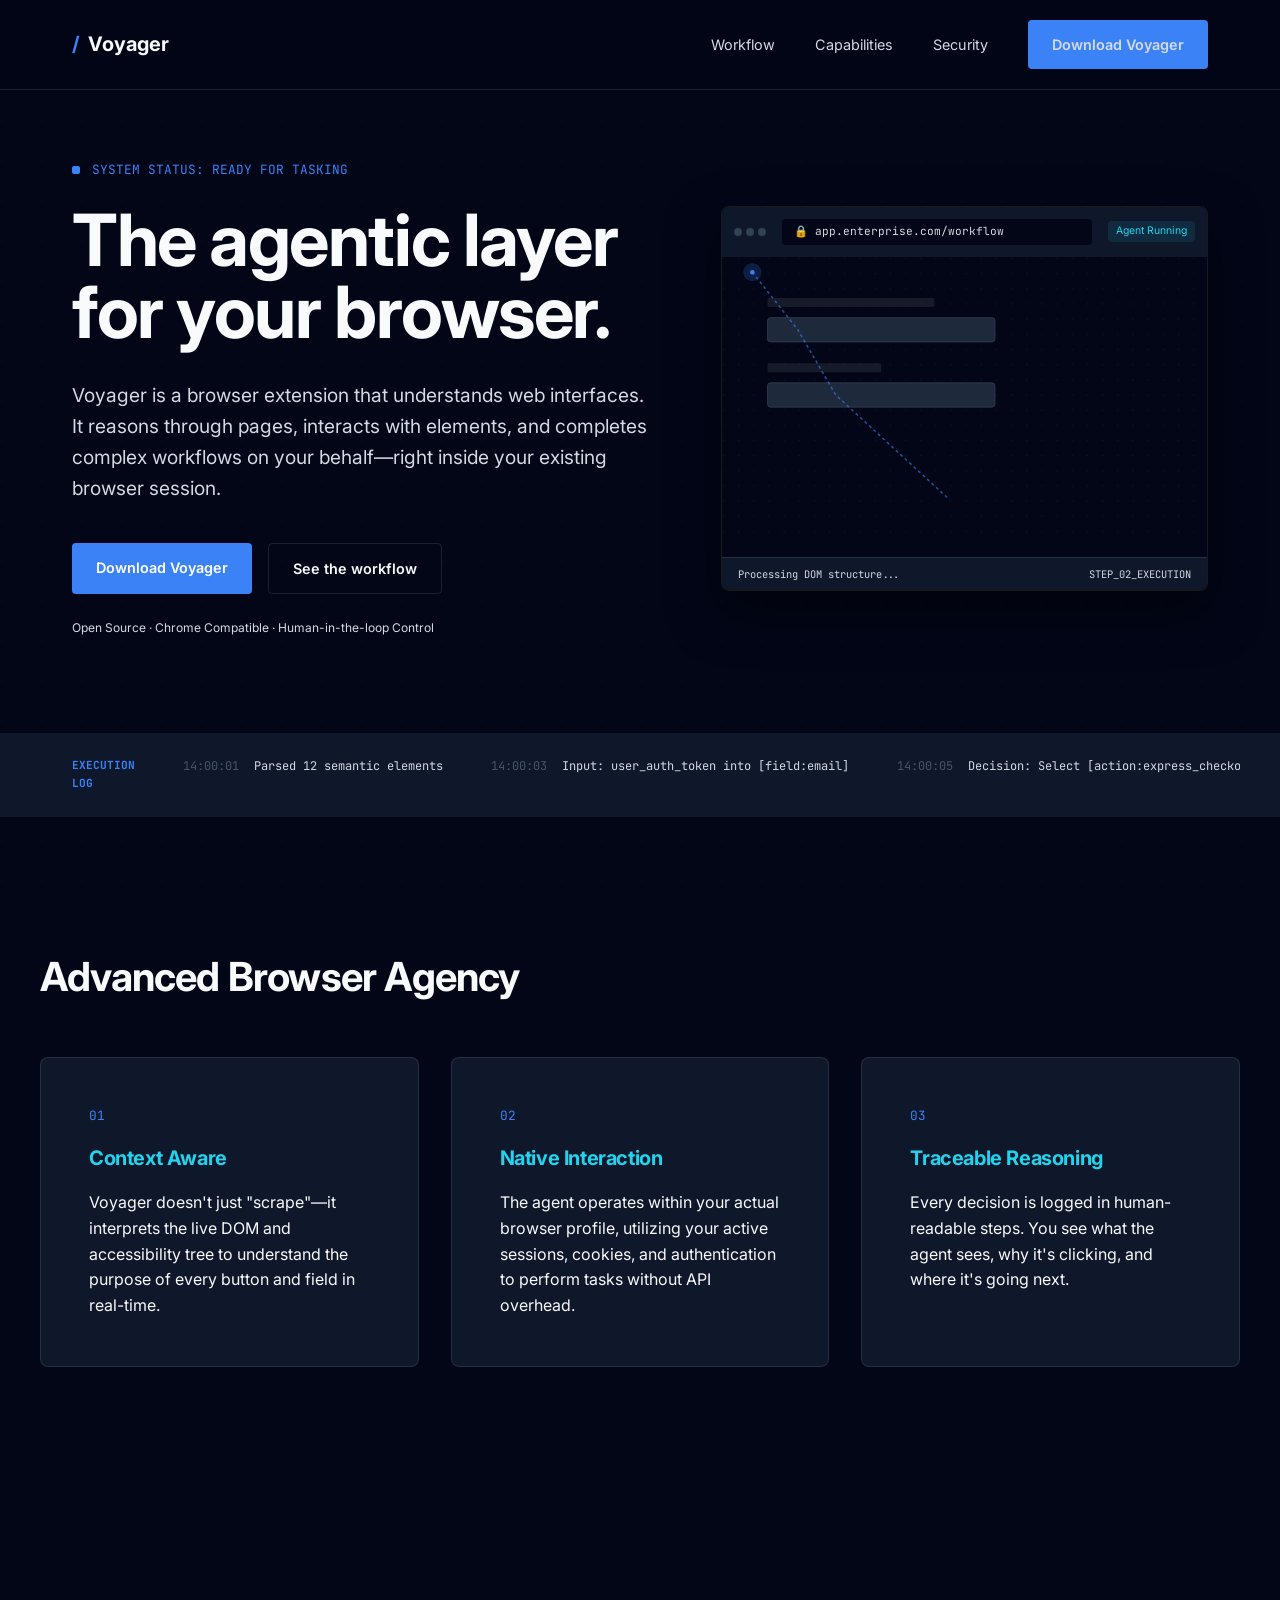
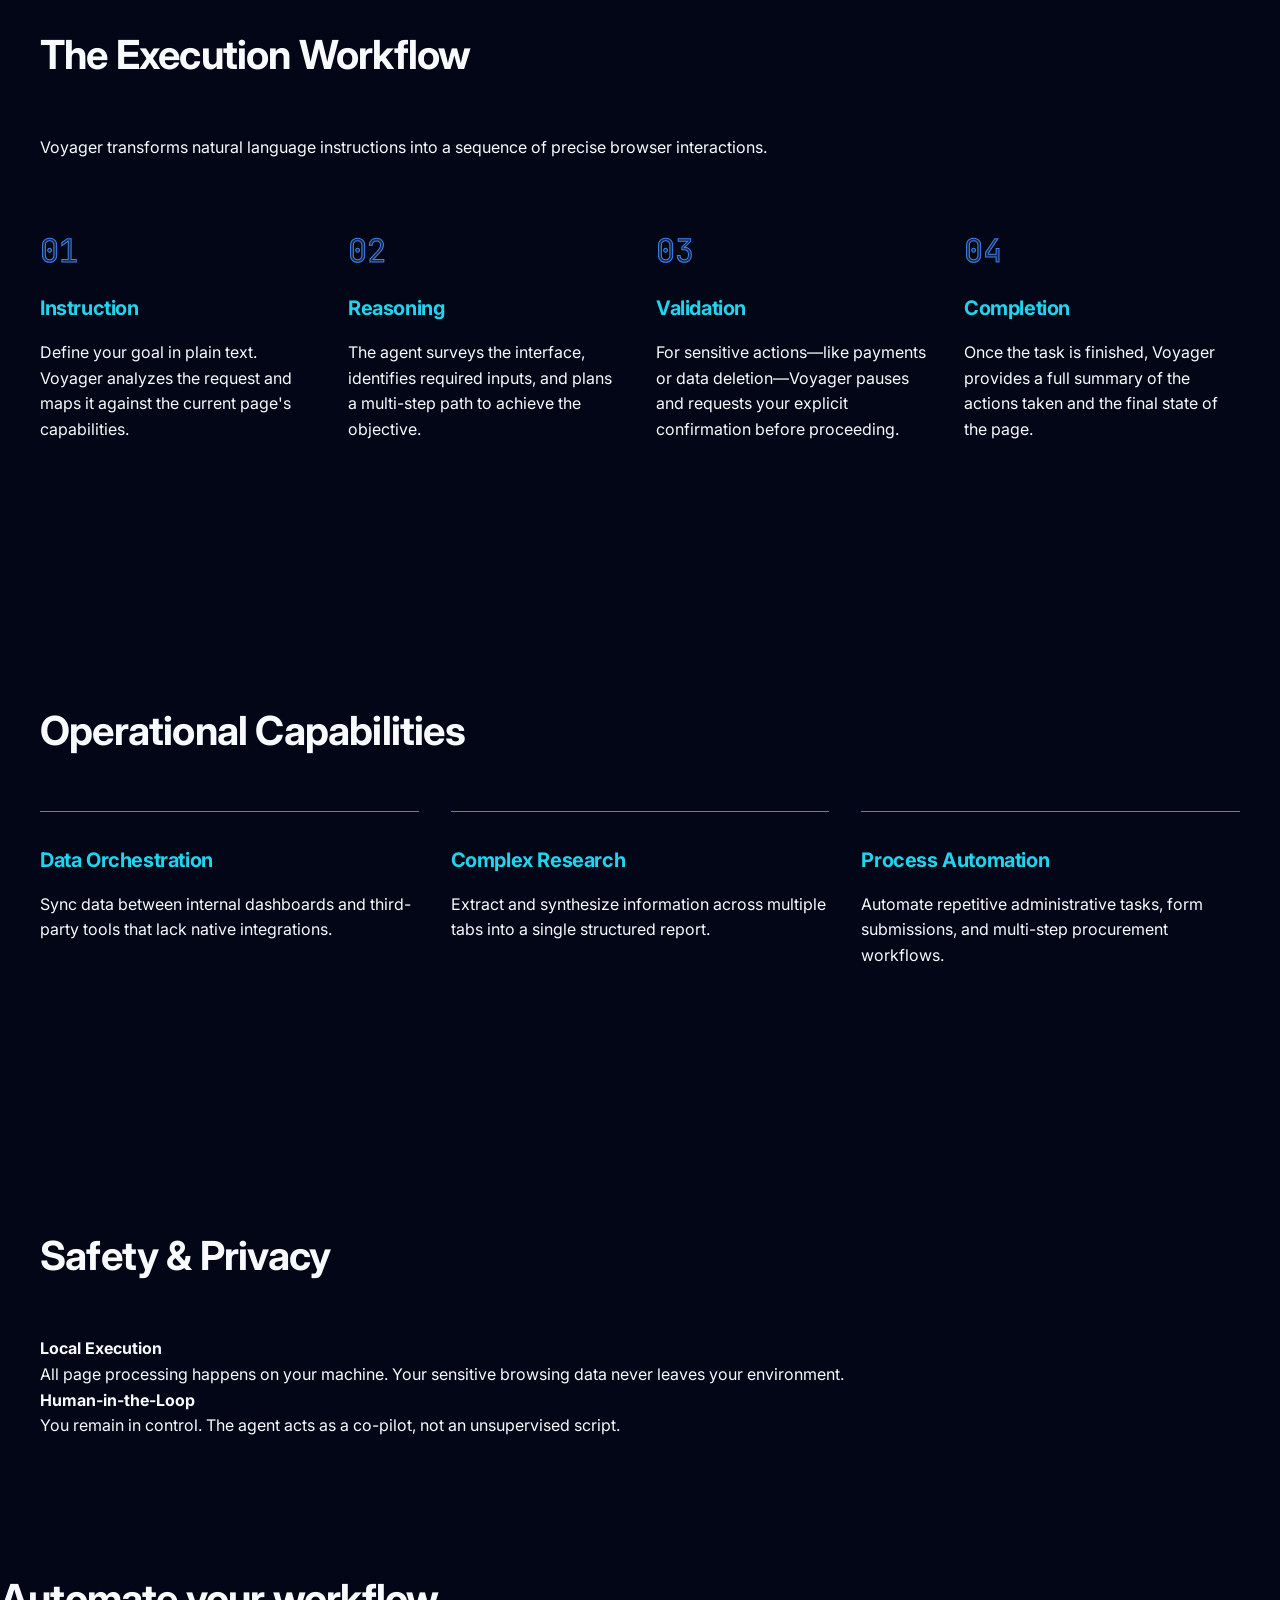
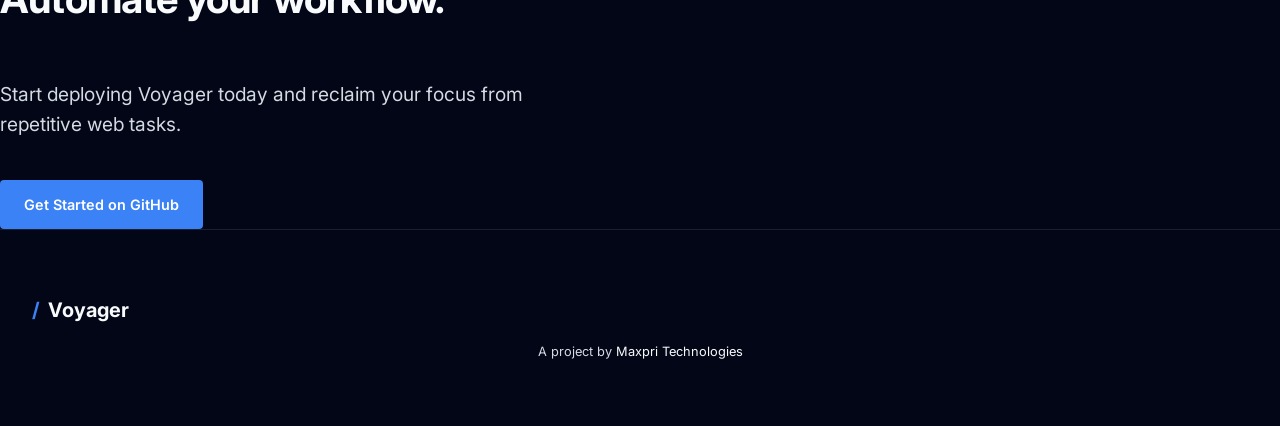
==== index.html @ e1bb4f98 "oh" ====
<!DOCTYPE html>
<html lang="en">
<head>
<meta charset="UTF-8">
<meta name="viewport" content="width=device-width, initial-scale=1.0">
<title>Voyager — Intelligent Browser Agent</title>
<meta name="description" content="Voyager is an AI-powered browser agent that automates repetitive web tasks in your real browser.">
<link rel="preconnect" href="https://fonts.googleapis.com">
<link rel="preconnect" href="https://fonts.gstatic.com" crossorigin>
<link href="https://fonts.googleapis.com/css2?family=Inter:wght@400;500;600;700&family=JetBrains+Mono:wght@400;500&display=swap" rel="stylesheet">
<link rel="stylesheet" href="style.css">
</head>
<body>

<div class="digital-grid" aria-hidden="true"></div>

<header class="nav">
  <div class="nav-inner">
    <a class="brand" href="#top">
      <span class="brand-mark">/</span>
      <span class="brand-word">Voyager</span>
    </a>
    <nav class="nav-links">
      <a href="#how">Workflow</a>
      <a href="#uses">Capabilities</a>
      <a href="#trust">Security</a>
      <a class="btn btn-primary" href="https://github.com/Maxpri-Technologies/Agentic-Browser" target="_blank" rel="noopener">Download Voyager</a>
    </nav>
  </div>
</header>

<main id="top">

  <!-- HERO -->
  <section class="hero">
    <div class="hero-copy">
      <p class="eyebrow"><span class="eyebrow-dot"></span> System Status: Ready for Tasking</p>
      <h1>The agentic layer<br>for your browser.</h1>
      <p class="lede">Voyager is a browser extension that understands web interfaces. It reasons through pages, interacts with elements, and completes complex workflows on your behalf—right inside your existing browser session.</p>
      <div class="hero-actions">
        <a class="btn btn-primary" href="https://github.com/Maxpri-Technologies/Agentic-Browser" target="_blank" rel="noopener">Download Voyager</a>
        <a class="btn btn-ghost" href="#how">See the workflow</a>
      </div>
      <p class="hero-note">Open Source · Chrome Compatible · Human-in-the-loop Control</p>
    </div>

    <div class="hero-stage" aria-hidden="true">
      <div class="browser-mock" id="browserMock">
        <div class="browser-bar">
          <div class="browser-dots"><span></span><span></span><span></span></div>
          <div class="browser-address">
            <span class="lock">🔒</span>
            <span id="addressText">app.enterprise.com/workflow</span>
          </div>
          <div class="browser-badge" id="voyagerBadge">Agent Running</div>
        </div>
        <div class="browser-viewport">
          <svg id="routeSvg" viewBox="0 0 640 380" preserveAspectRatio="none">
            <defs>
              <pattern id="dotPattern" width="20" height="20" patternUnits="userSpaceOnUse">
                <circle cx="2" cy="2" r="1" fill="rgba(255,255,255,0.05)"/>
              </pattern>
            </defs>
            <rect width="640" height="380" fill="url(#dotPattern)"/>

            <!-- Task Elements -->
            <g class="mock-field" data-step="0">
              <rect x="60" y="54" width="220" height="12" rx="2" fill="rgba(255,255,255,0.08)"/>
              <rect x="60" y="80" width="300" height="32" rx="4" fill="#1e293b" stroke="#334155" stroke-width="1"/>
            </g>

            <g class="mock-field" data-step="1">
              <rect x="60" y="140" width="150" height="12" rx="2" fill="rgba(255,255,255,0.08)"/>
              <rect x="60" y="166" width="300" height="32" rx="4" fill="#1e293b" stroke="#334155" stroke-width="1"/>
            </g>

            <!-- Execution Path -->
            <path id="routePath" d="M 40 20 L 100 96 L 150 182 L 300 320"
                  fill="none" stroke="#3b82f6" stroke-width="2" stroke-dasharray="4 4" opacity="0.6"/>

            <!-- The cursor/ agent focus -->
            <g id="cursor" transform="translate(40,20)">
              <circle r="12" fill="rgba(59, 130, 246, 0.2)"/>
              <circle r="3" fill="#3b82f6"/>
            </g>
          </svg>
        </div>
        <div class="browser-status">
          <span id="statusText">Processing DOM structure...</span>
          <span class="status-id">STEP_02_EXECUTION</span>
        </div>
      </div>
    </div>
  </section>

  <!-- ACTIVITY LOG -->
  <section class="log-strip">
    <div class="log-inner">
      <p class="log-title">Execution Log</p>
      <div class="log-line"><span class="log-time">14:00:01</span> Parsed 12 semantic elements</div>
      <div class="log-line"><span class="log-time">14:00:03</span> Input: user_auth_token into [field:email]</div>
      <div class="log-line"><span class="log-time">14:00:05</span> Decision: Select [action:express_checkout]</div>
      <div class="log-line"><span class="log-time">14:00:07</span> Awaiting user verification for [action:submit]</div>
    </div>
  </section>

  <!-- FEATURES -->
  <section class="section" id="what">
    <div class="section-inner">
      <h2>Advanced Browser Agency</h2>
      <div class="grid-3">
        <div class="card">
          <div class="card-icon">01</div>
          <h3>Context Aware</h3>
          <p>Voyager doesn't just "scrape"—it interprets the live DOM and accessibility tree to understand the purpose of every button and field in real-time.</p>
        </div>
        <div class="card">
          <div class="card-icon">02</div>
          <h3>Native Interaction</h3>
          <p>The agent operates within your actual browser profile, utilizing your active sessions, cookies, and authentication to perform tasks without API overhead.</p>
        </div>
        <div class="card">
          <div class="card-icon">03</div>
          <h3>Traceable Reasoning</h3>
          <p>Every decision is logged in human-readable steps. You see what the agent sees, why it's clicking, and where it's going next.</p>
        </div>
      </div>
    </div>
  </section>

  <!-- WORKFLOW -->
  <section class="section" id="how">
    <div class="section-inner">
      <h2>The Execution Workflow</h2>
      <p class="section-lede">Voyager transforms natural language instructions into a sequence of precise browser interactions.</p>

      <div class="workflow-steps">
        <div class="step">
          <div class="step-num">01</div>
          <div class="step-content">
            <h3>Instruction</h3>
            <p>Define your goal in plain text. Voyager analyzes the request and maps it against the current page's capabilities.</p>
          </div>
        </div>
        <div class="step">
          <div class="step-num">02</div>
          <div class="step-content">
            <h3>Reasoning</h3>
            <p>The agent surveys the interface, identifies required inputs, and plans a multi-step path to achieve the objective.</p>
          </div>
        </div>
        <div class="step">
          <div class="step-num">03</div>
          <div class="step-content">
            <h3>Validation</h3>
            <p>For sensitive actions—like payments or data deletion—Voyager pauses and requests your explicit confirmation before proceeding.</p>
          </div>
        </div>
        <div class="step">
          <div class="step-num">04</div>
          <div class="step-content">
            <h3>Completion</h3>
            <p>Once the task is finished, Voyager provides a full summary of the actions taken and the final state of the page.</p>
          </div>
        </div>
      </div>
    </div>
  </section>

  <!-- USE CASES -->
  <section class="section" id="uses">
    <div class="section-inner">
      <h2>Operational Capabilities</h2>
      <div class="grid-3">
        <div class="use-card">
          <h3>Data Orchestration</h3>
          <p>Sync data between internal dashboards and third-party tools that lack native integrations.</p>
        </div>
        <div class="use-card">
          <h3>Complex Research</h3>
          <p>Extract and synthesize information across multiple tabs into a single structured report.</p>
        </div>
        <div class="use-card">
          <h3>Process Automation</h3>
          <p>Automate repetitive administrative tasks, form submissions, and multi-step procurement workflows.</p>
        </div>
      </div>
    </div>
  </section>

  <!-- TRUST -->
  <section class="section trust-section" id="trust">
    <div class="section-inner">
      <h2>Safety & Privacy</h2>
      <div class="trust-grid">
        <div class="trust-item">
          <strong>Local Execution</strong>
          <p>All page processing happens on your machine. Your sensitive browsing data never leaves your environment.</p>
        </div>
        <div class="trust-item">
          <strong>Human-in-the-Loop</strong>
          <p>You remain in control. The agent acts as a co-pilot, not an unsupervised script.</p>
        </div>
      </div>
    </div>
  </section>

  <!-- CTA -->
  <section class="cta-section">
    <div class="cta-inner">
      <h2>Automate your workflow.</h2>
      <p class="lede">Start deploying Voyager today and reclaim your focus from repetitive web tasks.</p>
      <div class="hero-actions">
        <a class="btn btn-primary" href="https://github.com/Maxpri-Technologies/Agentic-Browser" target="_blank" rel="noopener">Get Started on GitHub</a>
      </div>
    </div>
  </section>

</main>

<footer class="footer">
  <div class="footer-inner">
    <div class="brand">
      <span class="brand-mark">/</span>
      <span>Voyager</span>
    </div>
    <p class="footer-note">A project by <a href="https://maxpritech.com">Maxpri Technologies</a></p>
  </div>
</footer>

</body>
</html>
---- style.css ----
:root {
  --bg-black: #020617;
  --bg-slate: #0f172a;
  --bg-card: #1e293b;
  --border-subtle: rgba(255, 255, 255, 0.1);
  --text-primary: #f8fafc;
  --text-secondary: #d4dae2;
  --accent-blue: #3b82f6;
  --accent-cyan: #22d3ee;
  --font-sans: 'Inter', system-ui, sans-serif;
  --font-mono: 'JetBrains Mono', monospace;
}

* { margin: 0; padding: 0; box-sizing: border-box; }

body {
  background-color: var(--bg-black);
  color: var(--text-primary);
  font-family: var(--font-sans);
  line-height: 1.6;
  overflow-x: hidden;
}

/* --- Digital Background --- */
.digital-grid {
  position: fixed;
  top: 0;
  left: 0;
  width: 100%;
  height: 100%;
  background-image: 
    radial-gradient(circle at 2px 2px, rgba(59, 130, 246, 0.05) 1px, transparent 0);
  background-size: 40px 40px;
  z-index: -1;
}

/* --- Typography --- */
h1, h2, h3 { font-weight: 700; letter-spacing: -0.02em; }
h1 { font-size: clamp(2.5rem, 8vw, 4.5rem); line-height: 1; margin-bottom: 2rem; }
h2 { font-size: 2.5rem; margin-bottom: 3rem; }
h3 { font-size: 1.25rem; margin-bottom: 1rem; color: var(--accent-cyan); }

.lede { font-size: 1.2rem; color: var(--text-secondary); max-width: 600px; margin-bottom: 2.5rem; }

.eyebrow {
  font-family: var(--font-mono);
  color: var(--accent-blue);
  font-size: 0.8rem;
  text-transform: uppercase;
  display: flex;
  align-items: center;
  gap: 0.75rem;
  margin-bottom: 1.5rem;
}

.eyebrow-dot { width: 8px; height: 8px; background: var(--accent-blue); border-radius: 2px; }

/* --- Nav --- */
.nav {
  position: fixed;
  width: 100%;
  top: 0;
  z-index: 100;
  background: rgba(2, 6, 23, 0.8);
  backdrop-filter: blur(8px);
  border-bottom: 1px solid var(--border-subtle);
}

.nav-inner {
  max-width: 1200px;
  margin: 0 auto;
  padding: 1.25rem 2rem;
  display: flex;
  justify-content: space-between;
  align-items: center;
}

.brand { text-decoration: none; color: var(--text-primary); font-weight: 700; font-size: 1.25rem; display: flex; gap: 0.5rem; }
.brand-mark { color: var(--accent-blue); }

.nav-links { display: flex; gap: 2.5rem; align-items: center; }
.nav-links a { text-decoration: none; color: var(--text-secondary); font-size: 0.9rem; transition: color 0.2s; }
.nav-links a:hover { color: var(--text-primary); }

.nav-cta { color: var(--accent-blue) !important; font-weight: 600; }

/* --- Hero --- */
.hero {
  max-width: 1200px;
  margin: 0 auto;
  padding: 10rem 2rem 6rem;
  display: grid;
  grid-template-columns: 1.2fr 1fr;
  gap: 4rem;
  align-items: center;
}

.hero-actions { display: flex; gap: 1rem; }
.btn { padding: 0.8rem 1.5rem; border-radius: 4px; text-decoration: none; font-weight: 600; font-size: 0.9rem; transition: 0.2s; }
.btn-primary { background: var(--accent-blue); color: white; }
.btn-ghost { border: 1px solid var(--border-subtle); color: var(--text-primary); }
.btn:hover { opacity: 0.9; transform: translateY(-1px); }

.hero-note { font-size: 0.75rem; color: var(--text-secondary); margin-top: 1.5rem; }

/* --- Browser Mock --- */
.browser-mock {
  background: #000;
  border: 1px solid var(--border-subtle);
  border-radius: 8px;
  overflow: hidden;
  box-shadow: 0 20px 50px rgba(0,0,0,0.5);
}

.browser-bar { background: var(--bg-slate); padding: 0.75rem; display: flex; gap: 1rem; align-items: center; }
.browser-dots { display: flex; gap: 4px; }
.browser-dots span { width: 8px; height: 8px; border-radius: 50%; background: #334155; }
.browser-address { background: var(--bg-black); flex-grow: 1; padding: 4px 12px; font-family: var(--font-mono); font-size: 0.7rem; color: var(--text-secondary); border-radius: 4px; }
.browser-badge { font-size: 0.65rem; color: var(--accent-cyan); background: rgba(34, 211, 238, 0.1); padding: 2px 8px; border-radius: 4px; }

.browser-viewport { height: 300px; background: var(--bg-black); }
.browser-status { background: var(--bg-slate); padding: 0.5rem 1rem; display: flex; justify-content: space-between; font-family: var(--font-mono); font-size: 0.65rem; border-top: 1px solid var(--border-subtle); color: var(--text-secondary); }

/* --- Logs --- */
.log-strip { background: var(--bg-slate); padding: 1.5rem 0; border-y: 1px solid var(--border-subtle); }
.log-inner { max-width: 1200px; margin: 0 auto; padding: 0 2rem; display: flex; gap: 3rem; overflow-x: auto; scrollbar-width: none; }
.log-title { font-family: var(--font-mono); color: var(--accent-blue); font-weight: 700; font-size: 0.7rem; text-transform: uppercase; }
.log-line { font-family: var(--font-mono); font-size: 0.75rem; color: var(--text-secondary); white-space: nowrap; }
.log-time { color: #475569; margin-right: 0.5rem; }

/* --- Sections --- */
.section { padding: 8rem 2rem; }
.section-inner { max-width: 1200px; margin: 0 auto; }

.grid-3 { display: grid; grid-template-columns: repeat(3, 1fr); gap: 2rem; }

.card { background: var(--bg-slate); padding: 3rem; border: 1px solid var(--border-subtle); border-radius: 8px; }
.card-icon { font-family: var(--font-mono); color: var(--accent-blue); font-size: 0.8rem; margin-bottom: 1rem; }

/* --- Workflow Steps --- */
.workflow-steps { display: grid; grid-template-columns: repeat(4, 1fr); gap: 2rem; margin-top: 4rem; }
.step-num { font-family: var(--font-mono); font-size: 2rem; color: var(--bg-card); -webkit-text-stroke: 1px var(--accent-blue); margin-bottom: 1rem; }

/* --- Use Cases --- */
.use-card { border-top: 1px solid var(--accent-blue); padding-top: 2rem; }

/* --- Footer --- */
.footer { padding: 4rem 2rem; border-top: 1px solid var(--border-subtle); text-align: center; }
.footer-note { margin-top: 1rem; font-size: 0.8rem; color: var(--text-secondary); }
.footer-note a { color: var(--text-primary); text-decoration: none; }

/* --- Responsive --- */
@media (max-width: 900px) {
  .hero { grid-template-columns: 1fr; text-align: center; padding-top: 8rem; }
  .hero-copy { display: flex; flex-direction: column; align-items: center; }
  .grid-3, .workflow-steps { grid-template-columns: 1fr; }
  .nav-links { display: none; }
}
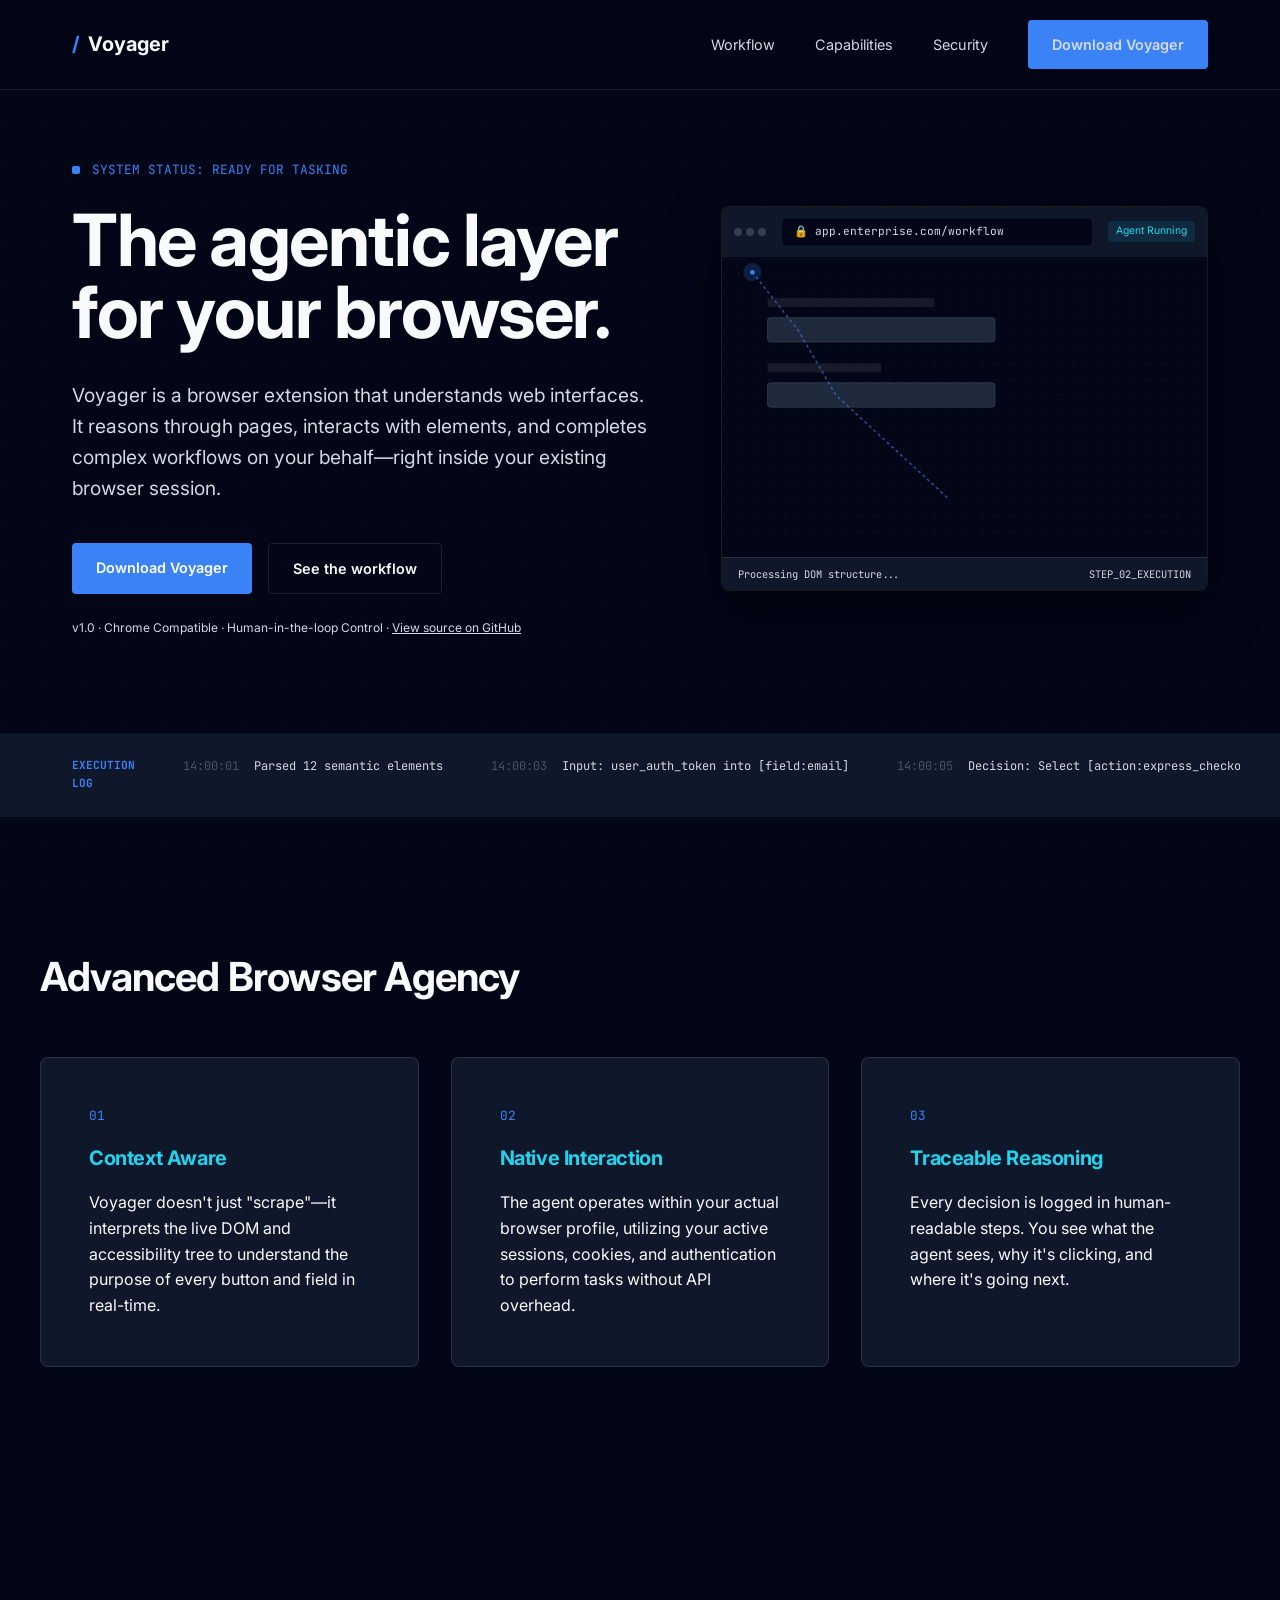
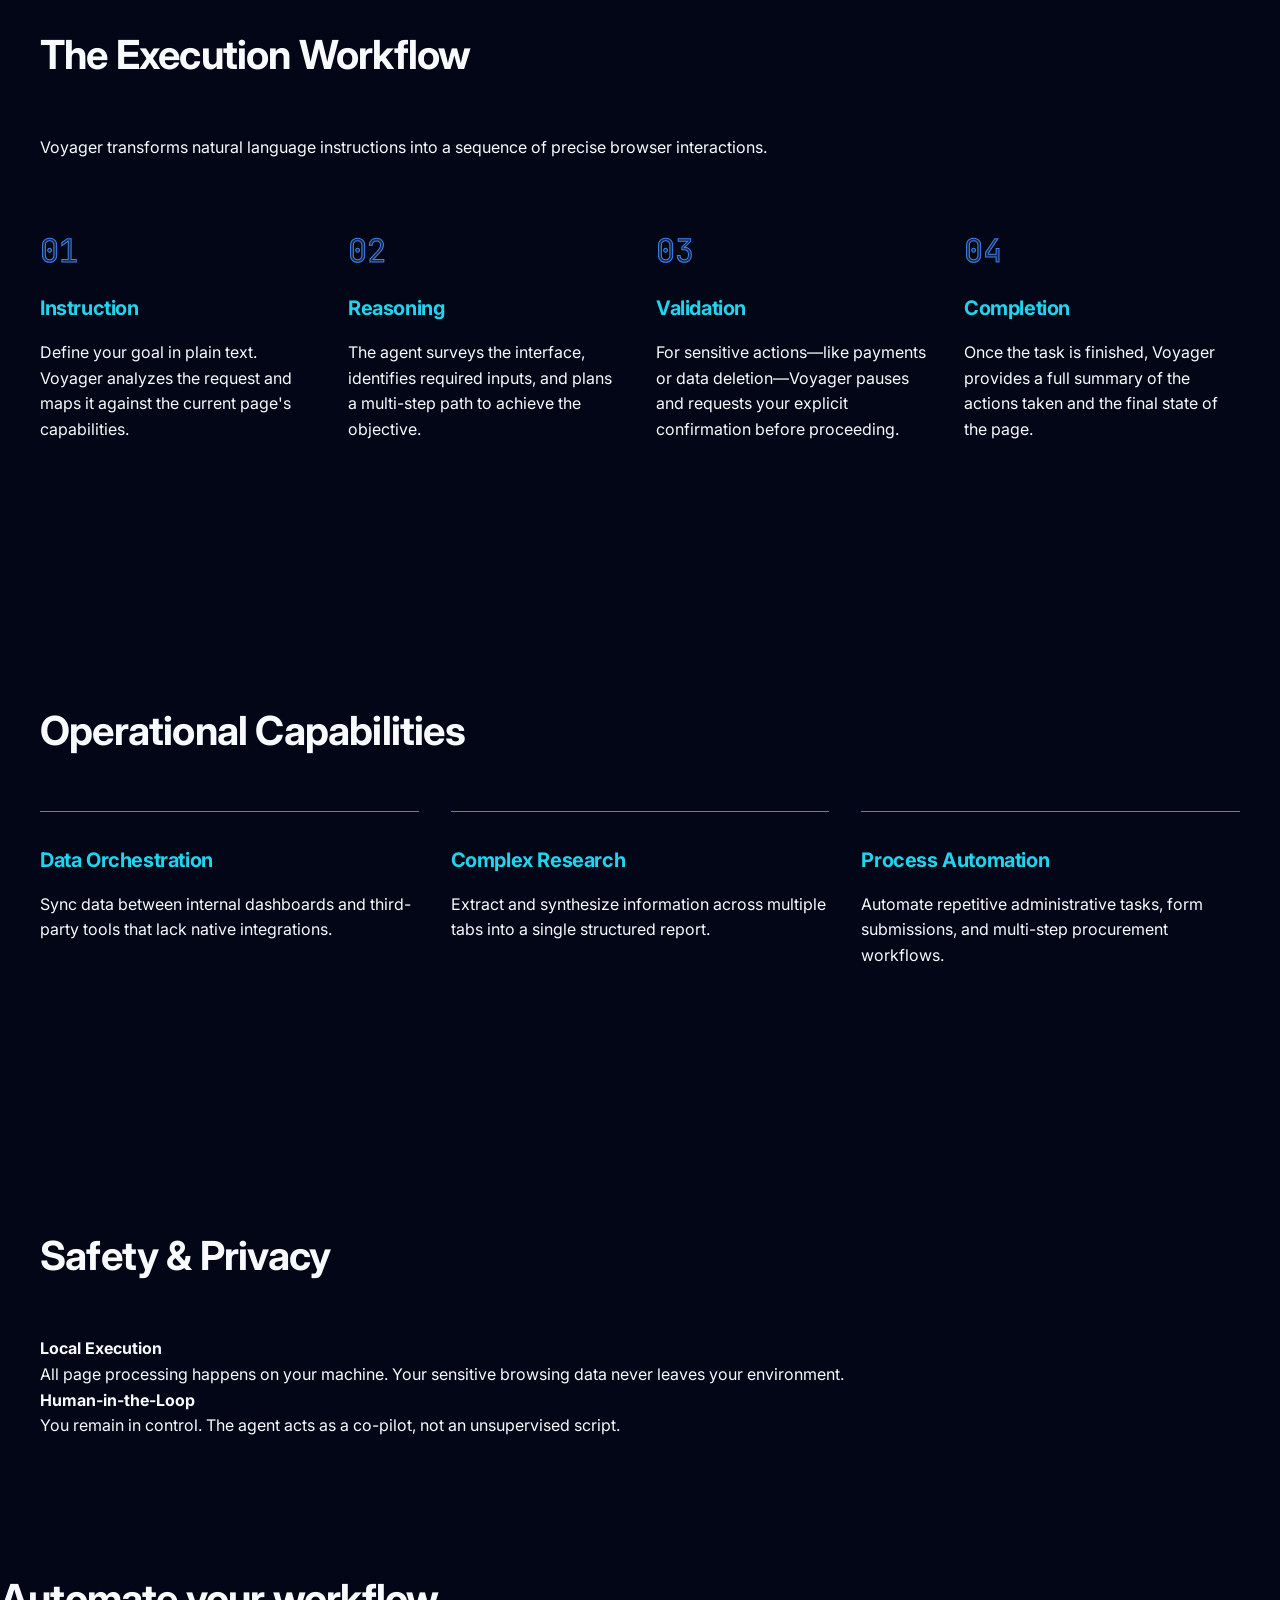
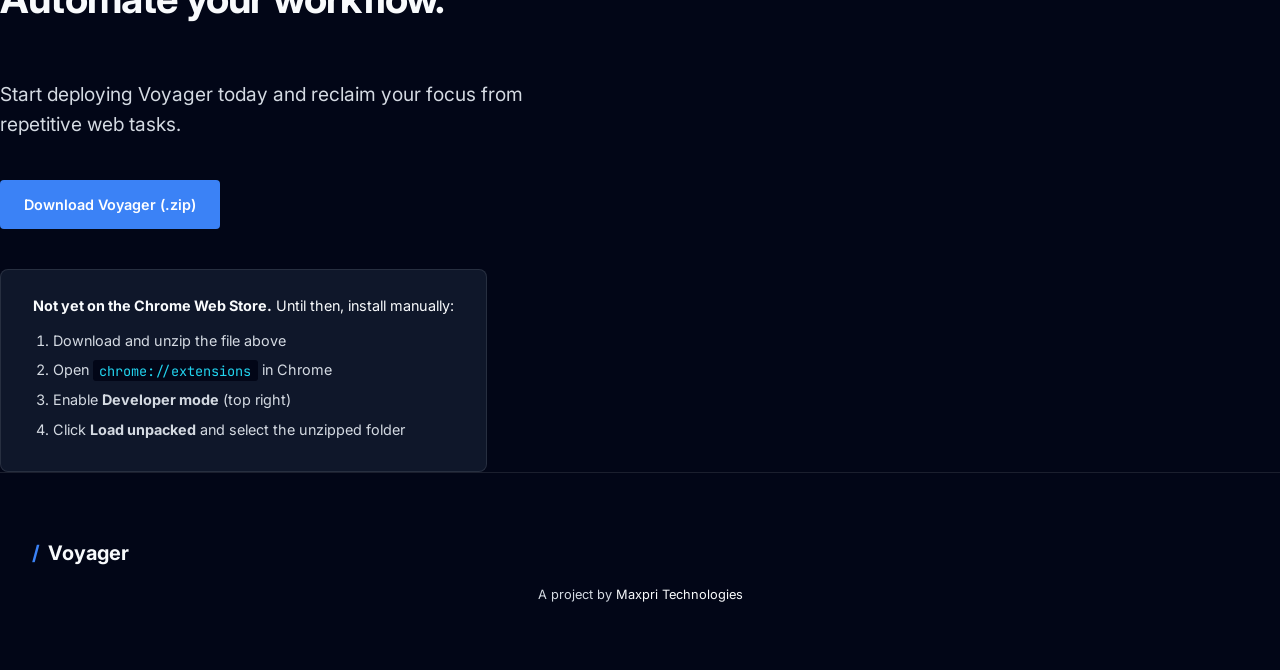
==== commit e5ceb1f0: "YAY_app installation added" ====
--- a/index.html
+++ b/index.html
@@ -24,7 +24,7 @@
       <a href="#how">Workflow</a>
       <a href="#uses">Capabilities</a>
       <a href="#trust">Security</a>
-      <a class="btn btn-primary" href="https://github.com/Maxpri-Technologies/Agentic-Browser" target="_blank" rel="noopener">Download Voyager</a>
+      <a class="btn btn-primary" href="/downloads/voyager.zip" download="voyager.zip">Download Voyager</a>
     </nav>
   </div>
 </header>
@@ -38,10 +38,10 @@
       <h1>The agentic layer<br>for your browser.</h1>
       <p class="lede">Voyager is a browser extension that understands web interfaces. It reasons through pages, interacts with elements, and completes complex workflows on your behalf—right inside your existing browser session.</p>
       <div class="hero-actions">
-        <a class="btn btn-primary" href="https://github.com/Maxpri-Technologies/Agentic-Browser" target="_blank" rel="noopener">Download Voyager</a>
+        <a class="btn btn-primary" id="heroDownload" href="/downloads/voyager.zip" download="voyager.zip">Download Voyager</a>
         <a class="btn btn-ghost" href="#how">See the workflow</a>
       </div>
-      <p class="hero-note">Open Source · Chrome Compatible · Human-in-the-loop Control</p>
+      <p class="hero-note">v1.0 · Chrome Compatible · Human-in-the-loop Control · <a href="https://github.com/Maxpri-Technologies/Voyager-Agentic-Browser/tree/main" target="_blank" rel="noopener" style="color:inherit; text-decoration:underline;">View source on GitHub</a></p>
     </div>
 
     <div class="hero-stage" aria-hidden="true">
@@ -211,7 +211,16 @@
       <h2>Automate your workflow.</h2>
       <p class="lede">Start deploying Voyager today and reclaim your focus from repetitive web tasks.</p>
       <div class="hero-actions">
-        <a class="btn btn-primary" href="https://github.com/Maxpri-Technologies/Agentic-Browser" target="_blank" rel="noopener">Get Started on GitHub</a>
+        <a class="btn btn-primary" href="voyager.zip" download="voyager.zip">Download Voyager (.zip)</a>
+      </div>
+      <div class="install-note">
+        <p><strong>Not yet on the Chrome Web Store.</strong> Until then, install manually:</p>
+        <ol>
+          <li>Download and unzip the file above</li>
+          <li>Open <code>chrome://extensions</code> in Chrome</li>
+          <li>Enable <strong>Developer mode</strong> (top right)</li>
+          <li>Click <strong>Load unpacked</strong> and select the unzipped folder</li>
+        </ol>
       </div>
     </div>
   </section>
--- a/style.css
+++ b/style.css
@@ -144,6 +144,28 @@
 /* --- Use Cases --- */
 .use-card { border-top: 1px solid var(--accent-blue); padding-top: 2rem; }
 
+/* --- Install Note --- */
+.install-note {
+  margin-top: 2.5rem;
+  text-align: left;
+  display: inline-block;
+  background: var(--bg-slate);
+  border: 1px solid var(--border-subtle);
+  border-radius: 8px;
+  padding: 1.5rem 2rem;
+}
+.install-note p { margin-bottom: 0.75rem; color: var(--text-primary); font-size: 0.9rem; }
+.install-note ol { margin-left: 1.25rem; color: var(--text-secondary); font-size: 0.9rem; }
+.install-note li { margin-bottom: 0.4rem; }
+.install-note code {
+  font-family: var(--font-mono);
+  background: var(--bg-black);
+  padding: 0.1rem 0.4rem;
+  border-radius: 3px;
+  color: var(--accent-cyan);
+  font-size: 0.85rem;
+}
+
 /* --- Footer --- */
 .footer { padding: 4rem 2rem; border-top: 1px solid var(--border-subtle); text-align: center; }
 .footer-note { margin-top: 1rem; font-size: 0.8rem; color: var(--text-secondary); }
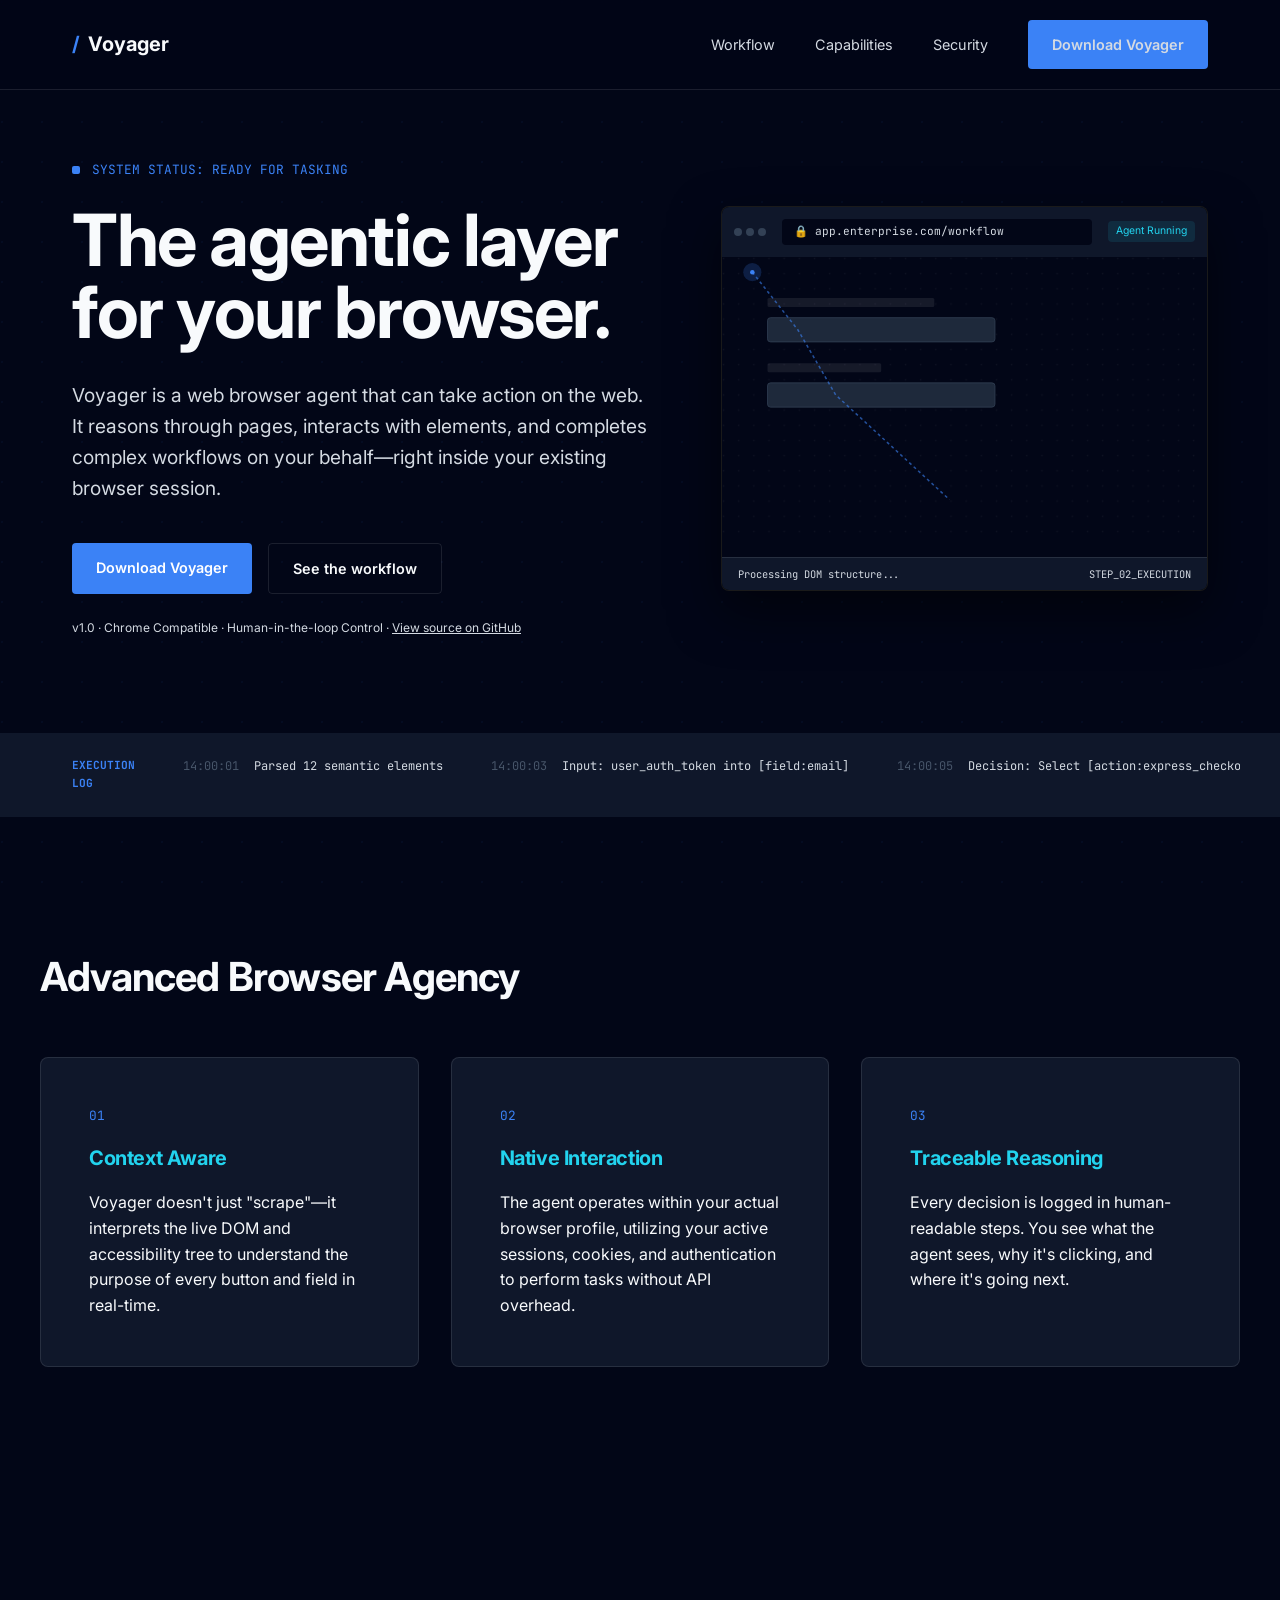
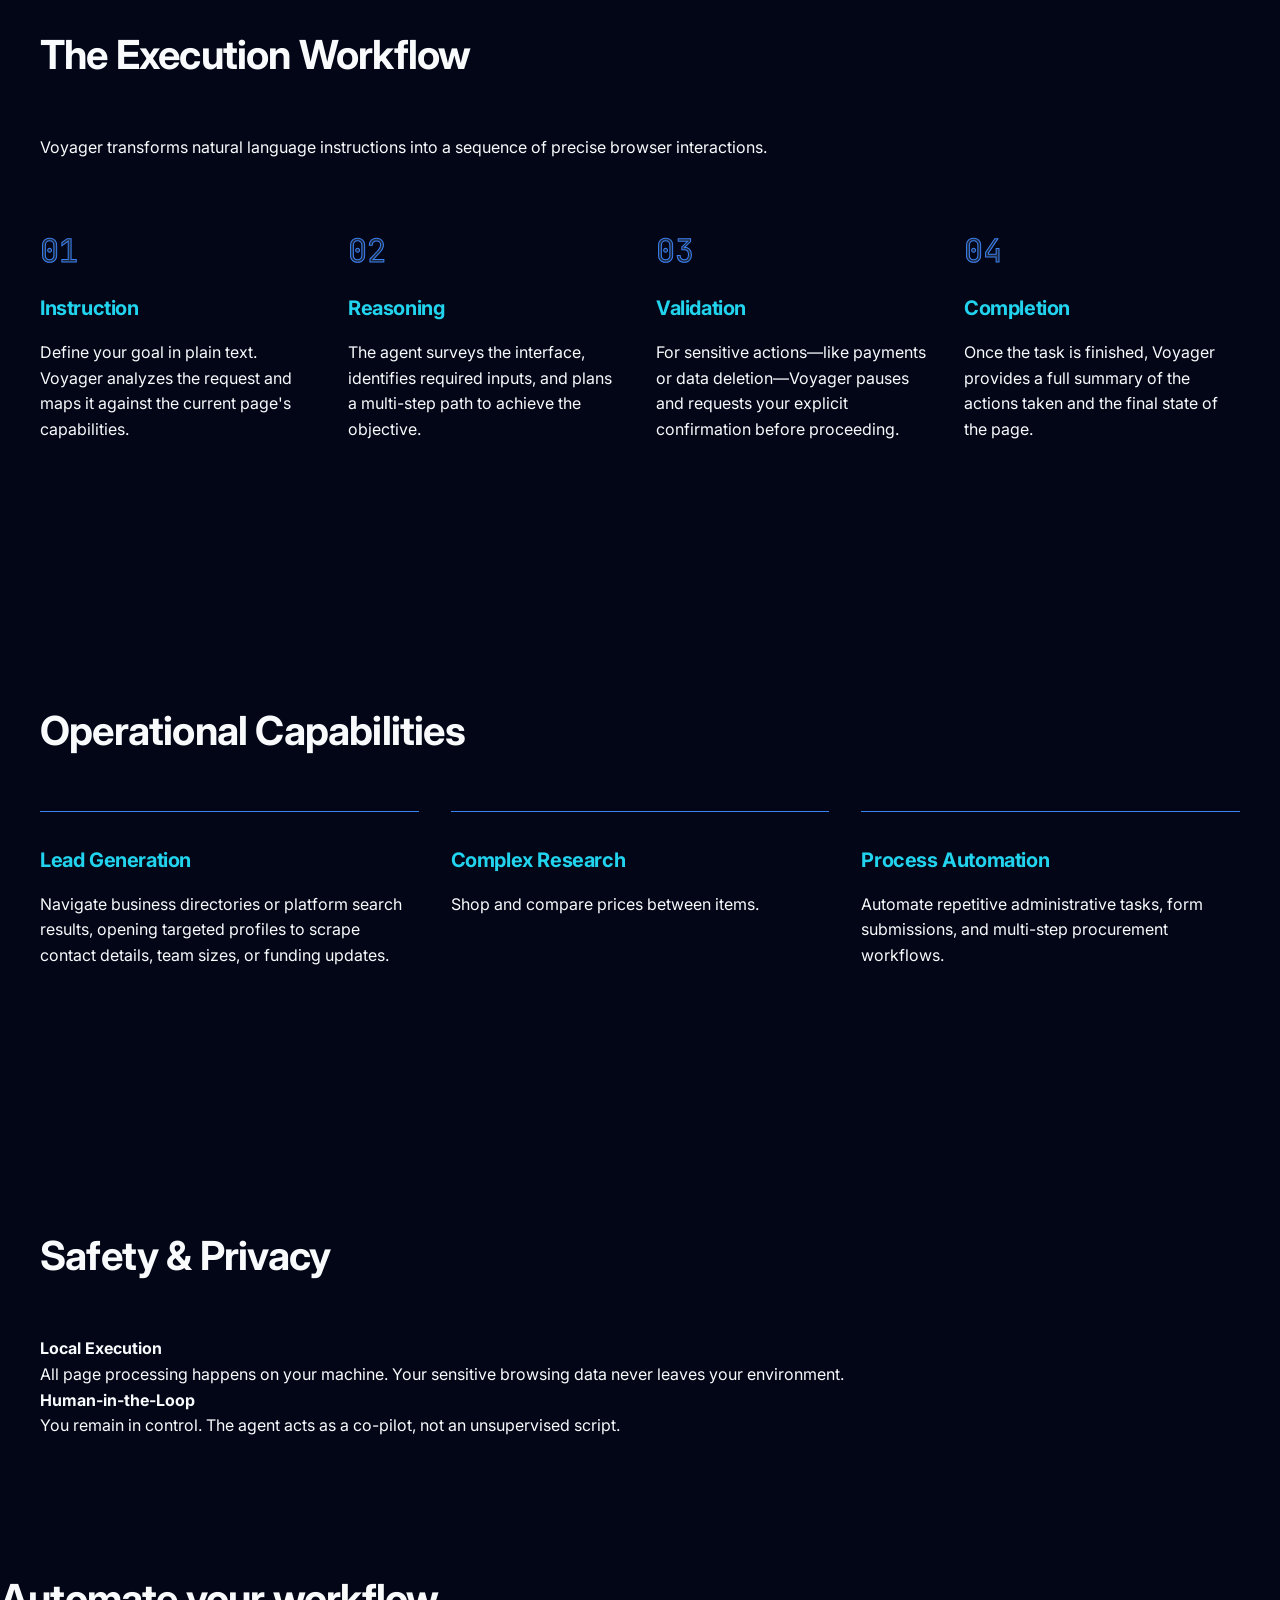
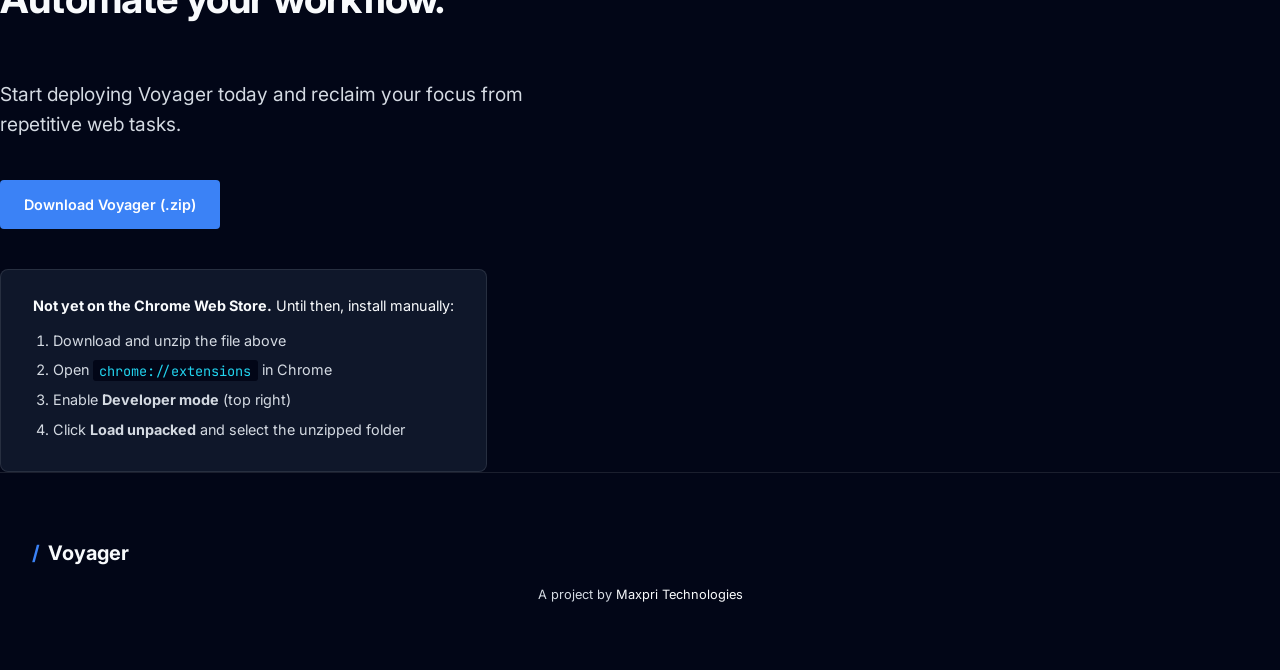
==== commit 0af1fa18: "new updated decription" ====
--- a/index.html
+++ b/index.html
@@ -36,7 +36,7 @@
     <div class="hero-copy">
       <p class="eyebrow"><span class="eyebrow-dot"></span> System Status: Ready for Tasking</p>
       <h1>The agentic layer<br>for your browser.</h1>
-      <p class="lede">Voyager is a browser extension that understands web interfaces. It reasons through pages, interacts with elements, and completes complex workflows on your behalf—right inside your existing browser session.</p>
+      <p class="lede">Voyager is a web browser agent that can take action on the web. It reasons through pages, interacts with elements, and completes complex workflows on your behalf—right inside your existing browser session.</p>
       <div class="hero-actions">
         <a class="btn btn-primary" id="heroDownload" href="/downloads/voyager.zip" download="voyager.zip">Download Voyager</a>
         <a class="btn btn-ghost" href="#how">See the workflow</a>
@@ -173,12 +173,12 @@
       <h2>Operational Capabilities</h2>
       <div class="grid-3">
         <div class="use-card">
-          <h3>Data Orchestration</h3>
-          <p>Sync data between internal dashboards and third-party tools that lack native integrations.</p>
+          <h3>Lead Generation</h3>
+          <p>Navigate business directories or platform search results, opening targeted profiles to scrape contact details, team sizes, or funding updates.</p>
         </div>
         <div class="use-card">
           <h3>Complex Research</h3>
-          <p>Extract and synthesize information across multiple tabs into a single structured report.</p>
+          <p>Shop and compare prices between items.</p>
         </div>
         <div class="use-card">
           <h3>Process Automation</h3>
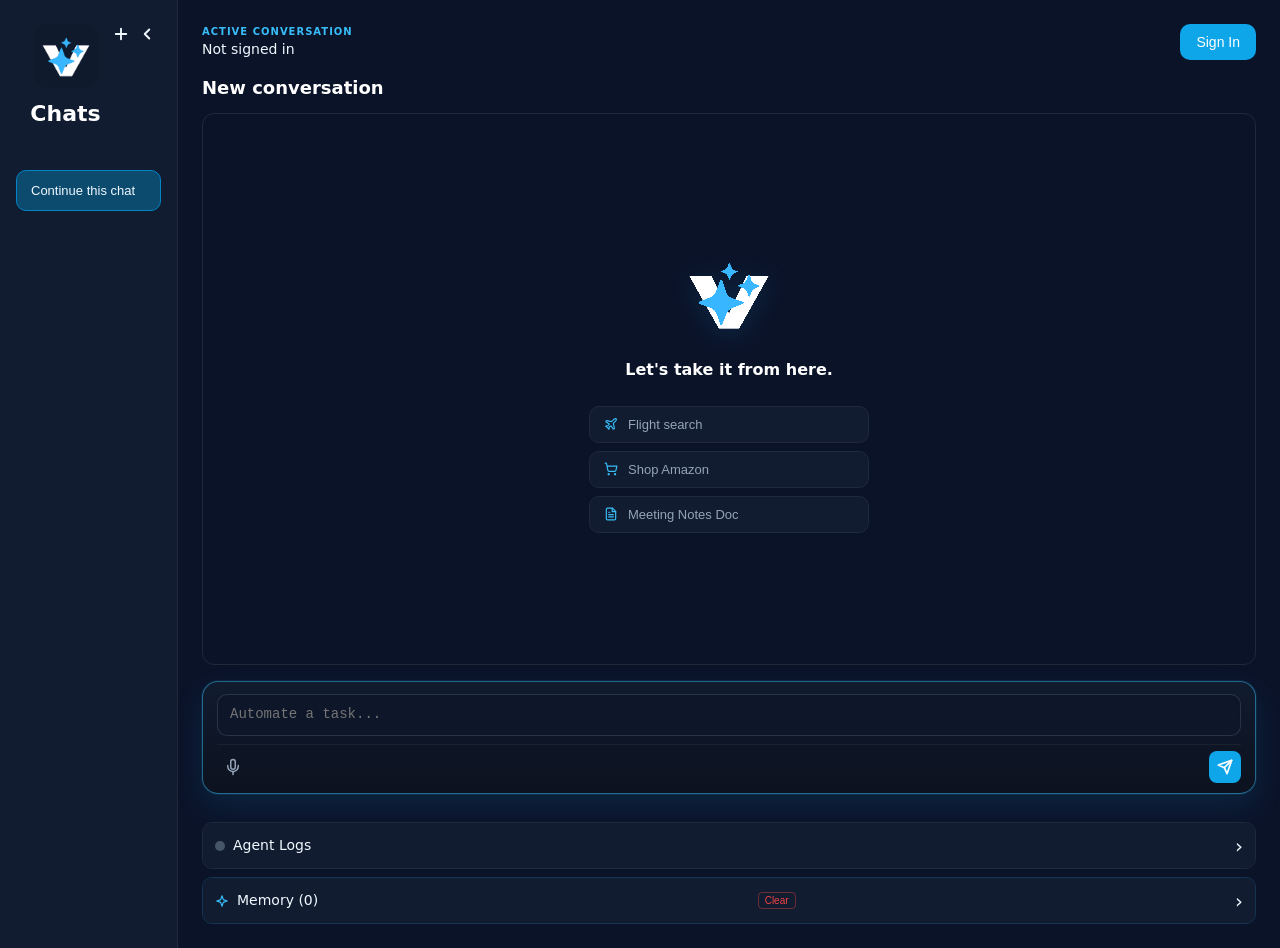
==== commit 780fb7c6: "Add Google Sign-in button to authentication card - Introduced a new script `sign-in-button.js` that " ====
--- a/index.html
+++ b/index.html
@@ -1,241 +1,130 @@
 <!DOCTYPE html>
-<html lang="en">
+<html>
 <head>
-<meta charset="UTF-8">
-<meta name="viewport" content="width=device-width, initial-scale=1.0">
-<title>Voyager — Intelligent Browser Agent</title>
-<meta name="description" content="Voyager is an AI-powered browser agent that automates repetitive web tasks in your real browser.">
-<link rel="preconnect" href="https://fonts.googleapis.com">
-<link rel="preconnect" href="https://fonts.gstatic.com" crossorigin>
-<link href="https://fonts.googleapis.com/css2?family=Inter:wght@400;500;600;700&family=JetBrains+Mono:wght@400;500&display=swap" rel="stylesheet">
-<link rel="stylesheet" href="style.css">
+    <meta charset="UTF-8">
+    <title>Voyager Agent</title>
+    <link rel="stylesheet" href="popup.css">
 </head>
 <body>
+    <div class="app-shell">
+        <aside id="chat-sidebar" class="chat-sidebar">
+            <div class="sidebar-heading">
+                <div class="sidebar-brand">
+                    <img src="logo.png" alt="Voyager logo" class="sidebar-logo">
+                    <h1>Chats</h1>
+                </div>
+                <div class="sidebar-actions">
+                    <button id="newChatButton" class="icon-btn" title="Start a new chat" aria-label="Start a new chat">
+                        <svg width="14" height="14" viewBox="0 0 24 24" fill="none" stroke="currentColor" stroke-width="2.5" stroke-linecap="round" stroke-linejoin="round"><line x1="12" y1="5" x2="12" y2="19"/><line x1="5" y1="12" x2="19" y2="12"/></svg>
+                    </button>
+                    <button id="toggleSidebarButton" class="icon-btn" title="Collapse chats" aria-label="Collapse chats">
+                        <svg width="14" height="14" viewBox="0 0 24 24" fill="none" stroke="currentColor" stroke-width="2.5" stroke-linecap="round" stroke-linejoin="round"><polyline points="15 18 9 12 15 6"/></svg>
+                    </button>
+                </div>
+            </div>
+            <button id="continueChatButton" class="continue-button" type="button">Continue this chat</button>
+            <div id="chatList" class="chat-list" aria-label="Your chats"></div>
+        </aside>
 
-<div class="digital-grid" aria-hidden="true"></div>
+        <main class="chat-workspace">
+            <div id="authCardScreen" class="auth-card-screen" aria-live="polite">
+                <div class="auth-card">
+                    <img src="logo.png" alt="Voyager logo" class="auth-card-logo">
+                    <span class="eyebrow">Voyager</span>
+                    <h2>Sign in to sync your chats</h2>
+                    <p>Keep your conversations saved under your Google account and continue where you left off.</p>
+                    <div id="authCardButtonMount"></div>
+                    <small>Secure Google sign-in only</small>
+                </div>
+            </div>
 
-<header class="nav">
-  <div class="nav-inner">
-    <a class="brand" href="#top">
-      <span class="brand-mark">/</span>
-      <span class="brand-word">Voyager</span>
-    </a>
-    <nav class="nav-links">
-      <a href="#how">Workflow</a>
-      <a href="#uses">Capabilities</a>
-      <a href="#trust">Security</a>
-      <a class="btn btn-primary" href="/downloads/voyager.zip" download="voyager.zip">Download Voyager</a>
-    </nav>
-  </div>
-</header>
+            <div class="header">
+                <div class="user-profile">
+                    <img id="userAvatar" src="" alt="User Avatar" style="display: none;">
+                    <div>
+                        <span class="eyebrow">Active conversation</span>
+                        <span id="userName">Not signed in</span>
+                    </div>
+                </div>
+                <div class="header-controls">
+                    <button id="authButton">Sign In</button>
+                </div>
+            </div>
 
-<main id="top">
+            <div id="chatTitle" class="chat-title">New conversation</div>
+            <section id="agentTaskBoard" class="agent-task-board" hidden aria-live="polite" aria-label="Agent task progress">
+                <div class="agent-task-board-heading">
+                    <span class="eyebrow">Live plan</span>
+                    <span id="agentTaskSummary" class="agent-task-summary"></span>
+                </div>
+                <ol id="agentTaskList" class="agent-task-list"></ol>
+            </section>
+            <div id="chatContainer">
+                <div id="emptyChatState" class="empty-chat-state">
+                    <img class="empty-chat-logo" src="logo.png" alt="Voyager Agent">
+                    <p class="empty-title">Let's take it from here.</p>
+                    <div class="suggested-prompts">
+                        <button class="prompt-chip" data-prompt="Search flights to Orlando, Florida on Expedia" type="button">
+                            <span class="chip-icon"><svg width="14" height="14" viewBox="0 0 24 24" fill="none" stroke="currentColor" stroke-width="2" stroke-linecap="round" stroke-linejoin="round"><path d="M17.8 19.2 16 11l3.5-3.5C21 6 21.5 4 21 3c-1-.5-3 0-4.5 1.5L13 8 4.8 6.2c-.5-.1-.9.1-1.1.5l-.3.5c-.2.5-.1 1 .3 1.3L9 12l-2 3H4l-1 1 3 2 2 3 1-1v-3l3-2 3.5 5.3c.3.4.8.5 1.3.3l.5-.3c.4-.2.6-.6.5-1.1z"/></svg></span> Flight search
+                        </button>
+                        <button class="prompt-chip" data-prompt="Find a laptop on Amazon" type="button">
+                            <span class="chip-icon"><svg width="14" height="14" viewBox="0 0 24 24" fill="none" stroke="currentColor" stroke-width="2" stroke-linecap="round" stroke-linejoin="round"><circle cx="8" cy="21" r="1"/><circle cx="19" cy="21" r="1"/><path d="M2.05 2.05h2l2.66 12.42a2 2 0 0 0 2 1.58h9.78a2 2 0 0 0 1.95-1.57l1.65-7.43H5.12"/></svg></span> Shop Amazon
+                        </button>
+                        <button class="prompt-chip" data-prompt="Create one meeting notes document template" type="button">
+                            <span class="chip-icon"><svg width="14" height="14" viewBox="0 0 24 24" fill="none" stroke="currentColor" stroke-width="2" stroke-linecap="round" stroke-linejoin="round"><path d="M14.5 2H6a2 2 0 0 0-2 2v16a2 2 0 0 0 2 2h12a2 2 0 0 0 2-2V7.5L14.5 2z"/><polyline points="14 2 14 8 20 8"/><line x1="16" y1="13" x2="8" y2="13"/><line x1="16" y1="17" x2="8" y2="17"/><line x1="10" y1="9" x2="8" y2="9"/></svg></span> Meeting Notes Doc
+                        </button>
+                    </div>
+                </div>
+            </div>
 
-  <!-- HERO -->
-  <section class="hero">
-    <div class="hero-copy">
-      <p class="eyebrow"><span class="eyebrow-dot"></span> System Status: Ready for Tasking</p>
-      <h1>The agentic layer<br>for your browser.</h1>
-      <p class="lede">Voyager is a web browser agent that can take action on the web. It reasons through pages, interacts with elements, and completes complex workflows on your behalf—right inside your existing browser session.</p>
-      <div class="hero-actions">
-        <a class="btn btn-primary" id="heroDownload" href="/downloads/voyager.zip" download="voyager.zip">Download Voyager</a>
-        <a class="btn btn-ghost" href="#how">See the workflow</a>
-      </div>
-      <p class="hero-note">v1.0 · Chrome Compatible · Human-in-the-loop Control · <a href="https://github.com/Maxpri-Technologies/Voyager-Agentic-Browser/tree/main" target="_blank" rel="noopener" style="color:inherit; text-decoration:underline;">View source on GitHub</a></p>
+            <div id="agent-state-container" style="display: none;">
+                <div class="status-bar">
+                    <span id="agent-status-text">Initializing...</span>
+                    <button id="stop-btn" class="stop-button">▢</button>
+                </div>
+            </div>
+
+            <div id="idle-state-container" class="chat-input-container">
+                <textarea id="objectiveInput" placeholder="Automate a task..." rows="1"></textarea>
+                <div class="chat-input-actions">
+                    <button id="micButton" class="icon-btn" title="Use voice input" aria-label="Use voice input" type="button">
+                        <svg width="18" height="18" viewBox="0 0 24 24" fill="none" stroke="currentColor" stroke-width="2" stroke-linecap="round" stroke-linejoin="round"><path d="M12 2a3 3 0 0 0-3 3v7a3 3 0 0 0 6 0V5a3 3 0 0 0-3-3Z"/><path d="M19 10v1a7 7 0 0 1-14 0v-1"/><line x1="12" x2="12" y1="19" y2="22"/></svg>
+                    </button>
+                    <button id="startButton" title="Send message" aria-label="Send message" type="button">
+                        <svg width="16" height="16" viewBox="0 0 24 24" fill="none" stroke="currentColor" stroke-width="2.5" stroke-linecap="round" stroke-linejoin="round"><line x1="22" y1="2" x2="11" y2="13"/><polygon points="22 2 15 22 11 13 2 9 22 2"/></svg>
+                    </button>
+                </div>
+            </div>
+
+            <details class="logs-details">
+                <summary>
+                    <div class="status-indicator"></div>
+                    <span id="logs-status-text">Agent Logs</span>
+                </summary>
+                <div id="log-panel"></div>
+            </details>
+
+            <details class="logs-details learned-details" id="userMemoryDetails">
+                <summary>
+                    <span class="memory-icon"><svg width="14" height="14" viewBox="0 0 24 24" fill="none" stroke="currentColor" stroke-width="2" stroke-linecap="round" stroke-linejoin="round"><path d="m12 3-1.9 5.8a2 2 0 0 1-1.3 1.3L3 12l5.8 1.9a2 2 0 0 1 1.3 1.3L12 21l1.9-5.8a2 2 0 0 1 1.3-1.3L21 12l-5.8-1.9a2 2 0 0 1-1.3-1.3L12 3z"/></svg></span>
+                    <span id="user-memory-status-text">Memory (0)</span>
+                    <button id="clearUserMemoryBtn" class="clear-memory-btn" title="Clear user memory" type="button">Clear</button>
+                </summary>
+                <div class="learned-panel">
+                    <p class="memory-description">Your profile and preferences. Only use information you want Voyager to remember.</p>
+                    <form id="userMemoryForm" class="memory-form">
+                        <input id="userMemoryKey" type="text" maxlength="80" placeholder="e.g. Name" aria-label="Memory label" required>
+                        <input id="userMemoryValue" type="text" maxlength="300" placeholder="e.g. Alex" aria-label="Memory value" required>
+                        <button type="submit" class="memory-save-btn">Save</button>
+                    </form>
+                    <div id="user-memory-panel" class="user-memory-panel"></div>
+                </div>
+            </details>
+        </main>
     </div>
 
-    <div class="hero-stage" aria-hidden="true">
-      <div class="browser-mock" id="browserMock">
-        <div class="browser-bar">
-          <div class="browser-dots"><span></span><span></span><span></span></div>
-          <div class="browser-address">
-            <span class="lock">🔒</span>
-            <span id="addressText">app.enterprise.com/workflow</span>
-          </div>
-          <div class="browser-badge" id="voyagerBadge">Agent Running</div>
-        </div>
-        <div class="browser-viewport">
-          <svg id="routeSvg" viewBox="0 0 640 380" preserveAspectRatio="none">
-            <defs>
-              <pattern id="dotPattern" width="20" height="20" patternUnits="userSpaceOnUse">
-                <circle cx="2" cy="2" r="1" fill="rgba(255,255,255,0.05)"/>
-              </pattern>
-            </defs>
-            <rect width="640" height="380" fill="url(#dotPattern)"/>
-
-            <!-- Task Elements -->
-            <g class="mock-field" data-step="0">
-              <rect x="60" y="54" width="220" height="12" rx="2" fill="rgba(255,255,255,0.08)"/>
-              <rect x="60" y="80" width="300" height="32" rx="4" fill="#1e293b" stroke="#334155" stroke-width="1"/>
-            </g>
-
-            <g class="mock-field" data-step="1">
-              <rect x="60" y="140" width="150" height="12" rx="2" fill="rgba(255,255,255,0.08)"/>
-              <rect x="60" y="166" width="300" height="32" rx="4" fill="#1e293b" stroke="#334155" stroke-width="1"/>
-            </g>
-
-            <!-- Execution Path -->
-            <path id="routePath" d="M 40 20 L 100 96 L 150 182 L 300 320"
-                  fill="none" stroke="#3b82f6" stroke-width="2" stroke-dasharray="4 4" opacity="0.6"/>
-
-            <!-- The cursor/ agent focus -->
-            <g id="cursor" transform="translate(40,20)">
-              <circle r="12" fill="rgba(59, 130, 246, 0.2)"/>
-              <circle r="3" fill="#3b82f6"/>
-            </g>
-          </svg>
-        </div>
-        <div class="browser-status">
-          <span id="statusText">Processing DOM structure...</span>
-          <span class="status-id">STEP_02_EXECUTION</span>
-        </div>
-      </div>
-    </div>
-  </section>
-
-  <!-- ACTIVITY LOG -->
-  <section class="log-strip">
-    <div class="log-inner">
-      <p class="log-title">Execution Log</p>
-      <div class="log-line"><span class="log-time">14:00:01</span> Parsed 12 semantic elements</div>
-      <div class="log-line"><span class="log-time">14:00:03</span> Input: user_auth_token into [field:email]</div>
-      <div class="log-line"><span class="log-time">14:00:05</span> Decision: Select [action:express_checkout]</div>
-      <div class="log-line"><span class="log-time">14:00:07</span> Awaiting user verification for [action:submit]</div>
-    </div>
-  </section>
-
-  <!-- FEATURES -->
-  <section class="section" id="what">
-    <div class="section-inner">
-      <h2>Advanced Browser Agency</h2>
-      <div class="grid-3">
-        <div class="card">
-          <div class="card-icon">01</div>
-          <h3>Context Aware</h3>
-          <p>Voyager doesn't just "scrape"—it interprets the live DOM and accessibility tree to understand the purpose of every button and field in real-time.</p>
-        </div>
-        <div class="card">
-          <div class="card-icon">02</div>
-          <h3>Native Interaction</h3>
-          <p>The agent operates within your actual browser profile, utilizing your active sessions, cookies, and authentication to perform tasks without API overhead.</p>
-        </div>
-        <div class="card">
-          <div class="card-icon">03</div>
-          <h3>Traceable Reasoning</h3>
-          <p>Every decision is logged in human-readable steps. You see what the agent sees, why it's clicking, and where it's going next.</p>
-        </div>
-      </div>
-    </div>
-  </section>
-
-  <!-- WORKFLOW -->
-  <section class="section" id="how">
-    <div class="section-inner">
-      <h2>The Execution Workflow</h2>
-      <p class="section-lede">Voyager transforms natural language instructions into a sequence of precise browser interactions.</p>
-
-      <div class="workflow-steps">
-        <div class="step">
-          <div class="step-num">01</div>
-          <div class="step-content">
-            <h3>Instruction</h3>
-            <p>Define your goal in plain text. Voyager analyzes the request and maps it against the current page's capabilities.</p>
-          </div>
-        </div>
-        <div class="step">
-          <div class="step-num">02</div>
-          <div class="step-content">
-            <h3>Reasoning</h3>
-            <p>The agent surveys the interface, identifies required inputs, and plans a multi-step path to achieve the objective.</p>
-          </div>
-        </div>
-        <div class="step">
-          <div class="step-num">03</div>
-          <div class="step-content">
-            <h3>Validation</h3>
-            <p>For sensitive actions—like payments or data deletion—Voyager pauses and requests your explicit confirmation before proceeding.</p>
-          </div>
-        </div>
-        <div class="step">
-          <div class="step-num">04</div>
-          <div class="step-content">
-            <h3>Completion</h3>
-            <p>Once the task is finished, Voyager provides a full summary of the actions taken and the final state of the page.</p>
-          </div>
-        </div>
-      </div>
-    </div>
-  </section>
-
-  <!-- USE CASES -->
-  <section class="section" id="uses">
-    <div class="section-inner">
-      <h2>Operational Capabilities</h2>
-      <div class="grid-3">
-        <div class="use-card">
-          <h3>Lead Generation</h3>
-          <p>Navigate business directories or platform search results, opening targeted profiles to scrape contact details, team sizes, or funding updates.</p>
-        </div>
-        <div class="use-card">
-          <h3>Complex Research</h3>
-          <p>Shop and compare prices between items.</p>
-        </div>
-        <div class="use-card">
-          <h3>Process Automation</h3>
-          <p>Automate repetitive administrative tasks, form submissions, and multi-step procurement workflows.</p>
-        </div>
-      </div>
-    </div>
-  </section>
-
-  <!-- TRUST -->
-  <section class="section trust-section" id="trust">
-    <div class="section-inner">
-      <h2>Safety & Privacy</h2>
-      <div class="trust-grid">
-        <div class="trust-item">
-          <strong>Local Execution</strong>
-          <p>All page processing happens on your machine. Your sensitive browsing data never leaves your environment.</p>
-        </div>
-        <div class="trust-item">
-          <strong>Human-in-the-Loop</strong>
-          <p>You remain in control. The agent acts as a co-pilot, not an unsupervised script.</p>
-        </div>
-      </div>
-    </div>
-  </section>
-
-  <!-- CTA -->
-  <section class="cta-section">
-    <div class="cta-inner">
-      <h2>Automate your workflow.</h2>
-      <p class="lede">Start deploying Voyager today and reclaim your focus from repetitive web tasks.</p>
-      <div class="hero-actions">
-        <a class="btn btn-primary" href="voyager.zip" download="voyager.zip">Download Voyager (.zip)</a>
-      </div>
-      <div class="install-note">
-        <p><strong>Not yet on the Chrome Web Store.</strong> Until then, install manually:</p>
-        <ol>
-          <li>Download and unzip the file above</li>
-          <li>Open <code>chrome://extensions</code> in Chrome</li>
-          <li>Enable <strong>Developer mode</strong> (top right)</li>
-          <li>Click <strong>Load unpacked</strong> and select the unzipped folder</li>
-        </ol>
-      </div>
-    </div>
-  </section>
-
-</main>
-
-<footer class="footer">
-  <div class="footer-inner">
-    <div class="brand">
-      <span class="brand-mark">/</span>
-      <span>Voyager</span>
-    </div>
-    <p class="footer-note">A project by <a href="https://maxpritech.com">Maxpri Technologies</a></p>
-  </div>
-</footer>
-
+    <script src="memory/knowledge-base.js"></script>
+    <script src="script/sign-in-button.js"></script>
+    <script src="script/popup.js"></script>
 </body>
-</html>+</html>
--- a/popup.css
+++ b/popup.css
@@ -0,0 +1,1290 @@
+/* popup.css */
+:root {
+    interpolate-size: allow-keywords;
+}
+
+body {
+    font-family: system-ui, -apple-system, BlinkMacSystemFont, "Segoe UI", Roboto, Helvetica, Arial, sans-serif;
+    background: #0b1329;
+    color: #f0f9ff;
+    width: 100%;
+    min-width: 360px;
+    margin: 0;
+    font-size: 14px;
+    line-height: 1.5;
+}
+
+/* Custom Scrollbar Styles */
+::-webkit-scrollbar {
+    width: 8px;
+    height: 8px;
+}
+::-webkit-scrollbar-track {
+    background: #0b1329;
+}
+::-webkit-scrollbar-thumb {
+    background: #1e293b;
+    border-radius: 4px;
+}
+::-webkit-scrollbar-thumb:hover {
+    background: #38bdf8;
+}
+
+.app-shell {
+    display: grid;
+    grid-template-columns: 178px minmax(0, 1fr);
+    min-height: 100vh;
+    transition: grid-template-columns 0.3s cubic-bezier(0.4, 0, 0.2, 1);
+}
+
+body.signed-out .chat-sidebar,
+body.signed-out .header,
+body.signed-out .chat-title,
+body.signed-out #agentTaskBoard,
+body.signed-out #chatContainer,
+body.signed-out #agent-state-container,
+body.signed-out #idle-state-container,
+body.signed-out .logs-details {
+    display: none !important;
+}
+
+body.signed-out .chat-workspace {
+    display: flex;
+    align-items: center;
+    justify-content: center;
+    width: 100%;
+    min-height: 100vh;
+    padding: 0;
+    background: #01070d;
+}
+
+body.signed-out .app-shell {
+    grid-template-columns: 1fr;
+}
+
+.auth-card-screen {
+    display: none;
+    width: 100%;
+    min-height: 100vh;
+    align-items: center;
+    justify-content: center;
+    padding: 20px 18px;
+    box-sizing: border-box;
+    background: #01070d;
+}
+
+body.signed-out .auth-card-screen {
+    display: flex;
+}
+
+.auth-card {
+    width: 100%;
+    max-width: 320px;
+    padding: 22px 20px 18px;
+    border-radius: 26px;
+    background: rgba(9, 22, 38, 0.92);
+    border: 1px solid rgba(79, 209, 255, 0.75);
+    box-shadow: inset 0 0 0 1px rgba(148, 220, 255, 0.18), 0 0 28px rgba(37, 99, 235, 0.22);
+    text-align: left;
+    margin: 0 auto;
+}
+
+.auth-card-logo {
+    width: 78px;
+    height: 78px;
+    object-fit: contain;
+    display: block;
+    margin: 0 0 18px;
+    filter: drop-shadow(0 0 18px rgba(56, 189, 248, 0.45));
+}
+
+.auth-card .eyebrow {
+    display: block;
+    margin: 0 0 8px;
+    color: rgba(191, 219, 254, 0.88);
+    font-size: 11px;
+    letter-spacing: 0.12em;
+    text-transform: uppercase;
+    font-weight: 700;
+}
+
+.auth-card h2 {
+    margin: 0 0 18px;
+    font-size: 30px;
+    line-height: 0.92;
+    letter-spacing: -0.06em;
+    color: #f8fafc;
+    font-weight: 800;
+}
+
+.auth-card p {
+    margin: 0 0 22px;
+    color: rgba(224, 242, 254, 0.8);
+    font-size: 14px;
+    line-height: 1.45;
+}
+
+.auth-card-button {
+    width: 100%;
+    border: none;
+    border-radius: 12px;
+    padding: 16px 18px;
+    background: linear-gradient(135deg, #dae2e5, #caeffd);
+    color: rgb(60, 58, 58);
+    font-size: 18px;
+    font-weight: 800;
+    cursor: pointer;
+    box-shadow: 0 12px 26px rgba(37, 99, 235, 0.35);
+    transition: transform 0.2s ease, box-shadow 0.2s ease;
+    margin-bottom: 14px;
+}
+
+.auth-card-button:hover {
+    transform: translateY(-1px);
+    box-shadow: 0 16px 32px rgba(37, 99, 235, 0.4);
+}
+
+.auth-card small {
+    display: block;
+    margin-top: 8px;
+    color: rgba(191, 219, 254, 0.8);
+    font-size: 12px;
+}
+
+.chat-sidebar {
+    background: #111c30;
+    border-right: 1px solid #1e293b;
+    padding: 24px 16px;
+    overflow-x: hidden;
+    overflow-y: auto;
+    display: flex;
+    flex-direction: column;
+    gap: 16px;
+    transition: padding 0.3s cubic-bezier(0.4, 0, 0.2, 1);
+}
+
+.sidebar-heading {
+    display: flex;
+    align-items: flex-start;
+    justify-content: space-between;
+    margin: 0 4px 24px;
+    transition: margin 0.3s cubic-bezier(0.4, 0, 0.2, 1);
+}
+
+.sidebar-brand {
+    display: flex;
+    flex-direction: column;
+    align-items: center;
+    justify-content: center;
+    text-align: center;
+    width: 100%;
+    gap: 6px;
+}
+
+.sidebar-logo {
+    width: 56px;
+    height: 56px;
+    object-fit: contain;
+    display: block;
+    border-radius: 14px;
+    background: rgba(15, 23, 42, 0.35);
+    padding: 4px;
+}
+
+.sidebar-actions { 
+    display: flex; 
+    gap: 6px; 
+    align-items: center;
+}
+
+.sidebar-collapsed {
+    grid-template-columns: 52px minmax(0, 1fr);
+}
+
+.sidebar-collapsed .chat-sidebar { 
+    padding: 24px 8px; 
+}
+.sidebar-collapsed .sidebar-heading { 
+    margin: 0 0 16px; 
+    justify-content: center; 
+    align-items: center;
+}
+.sidebar-collapsed .sidebar-actions {
+    width: 100%;
+    justify-content: center;
+    margin: 0;
+}
+.sidebar-collapsed #toggleSidebarButton,
+.sidebar-collapsed .sidebar-actions .icon-btn {
+    display: inline-flex;
+    opacity: 1;
+    visibility: visible;
+    pointer-events: auto;
+    width: 22px;
+    height: 22px;
+    margin: 0 auto;
+}
+
+/* Sidebar collapsing content smooth animations */
+.sidebar-heading > div:first-child,
+.sidebar-actions #newChatButton,
+.continue-button,
+.chat-list {
+    transition: opacity 0.25s cubic-bezier(0.4, 0, 0.2, 1),
+                transform 0.25s cubic-bezier(0.4, 0, 0.2, 1),
+                max-height 0.3s cubic-bezier(0.4, 0, 0.2, 1),
+                margin 0.3s cubic-bezier(0.4, 0, 0.2, 1),
+                padding 0.3s cubic-bezier(0.4, 0, 0.2, 1),
+                width 0.3s cubic-bezier(0.4, 0, 0.2, 1),
+                border 0.3s cubic-bezier(0.4, 0, 0.2, 1);
+    opacity: 1;
+    transform: scale(1);
+    max-height: 800px;
+    visibility: visible;
+}
+
+.sidebar-collapsed .sidebar-brand {
+    opacity: 0;
+    transform: translateX(-16px) scale(0.9);
+    width: 0;
+    max-height: 0;
+    margin: 0;
+    padding: 0;
+    overflow: hidden;
+    pointer-events: none;
+    visibility: hidden;
+}
+
+.sidebar-collapsed .sidebar-actions #newChatButton {
+    opacity: 0;
+    transform: scale(0.8);
+    width: 0;
+    height: 0;
+    padding: 0;
+    margin: 0;
+    border: none;
+    overflow: hidden;
+    pointer-events: none;
+    visibility: hidden;
+}
+
+.sidebar-collapsed .continue-button {
+    opacity: 0;
+    transform: translateY(-16px) scale(0.9);
+    max-height: 0;
+    padding: 0;
+    margin: 0;
+    border: none;
+    overflow: hidden;
+    pointer-events: none;
+    visibility: hidden;
+}
+
+.sidebar-collapsed .chat-list {
+    opacity: 0;
+    transform: translateY(-16px) scale(0.9);
+    max-height: 0;
+    padding: 0;
+    margin: 0;
+    overflow: hidden;
+    pointer-events: none;
+    visibility: hidden;
+}
+
+.sidebar-heading h1 {
+    margin: 3px 0 0;
+    color: #ffffff;
+    font-family: inherit;
+    font-size: 22px;
+    font-weight: 600;
+}
+
+.eyebrow {
+    display: block;
+    color: #38bdf8;
+    font-size: 10px;
+    letter-spacing: 1px;
+    text-transform: uppercase;
+    font-weight: 600;
+}
+
+.chat-workspace {
+    display: flex;
+    flex-direction: column;
+    min-width: 0;
+    min-height: 100vh;
+    padding: 24px;
+}
+
+.continue-button {
+    width: 100%;
+    margin-bottom: 16px;
+    border: 1px solid #0284c7;
+    background: #0c4a6e;
+    color: #f0f9ff;
+    text-align: left;
+    border-radius: 10px;
+    padding: 12px 14px;
+    font-size: 13px;
+}
+.continue-button:hover { 
+    background: #075985; 
+}
+
+.chat-list { 
+    display: grid; 
+    gap: 8px; 
+}
+.chat-list-item-wrap {
+    display: grid;
+    grid-template-columns: minmax(0, 1fr) 30px;
+    gap: 8px;
+    align-items: center;
+}
+.chat-list-item {
+    display: grid;
+    gap: 6px;
+    width: 100%;
+    padding: 12px 14px;
+    border: 1px solid transparent;
+    border-radius: 10px;
+    background: transparent;
+    color: #94a3b8;
+    text-align: left;
+    transition: all 0.25s cubic-bezier(0.4, 0, 0.2, 1);
+}
+.chat-list-item:hover { 
+    background: #1b2a47; 
+    color: #f0f9ff;
+    transform: translateY(-1px);
+    box-shadow: 0 4px 12px rgba(0, 0, 0, 0.2);
+}
+.chat-list-item.active { 
+    border-color: #38bdf8; 
+    background: #1d3557; 
+    color: #ffffff; 
+    box-shadow: 0 4px 12px rgba(14, 165, 233, 0.1);
+}
+.chat-list-item strong { 
+    overflow: hidden; 
+    text-overflow: ellipsis; 
+    white-space: nowrap; 
+    font-size: 13px; 
+    font-weight: 500;
+}
+.chat-list-item span { 
+    color: #7dd3fc; 
+    opacity: 0.85;
+    font-size: 10px; 
+}
+.chat-delete-button {
+    width: 30px;
+    height: 30px;
+    border-radius: 8px;
+    background: rgba(239, 68, 68, 0.12);
+    color: #fca5a5;
+    border: 1px solid rgba(239, 68, 68, 0.25);
+    font-size: 18px;
+    line-height: 1;
+    padding: 0;
+    display: flex;
+    align-items: center;
+    justify-content: center;
+}
+.chat-delete-button:hover {
+    background: rgba(239, 68, 68, 0.2);
+    color: #fff;
+}
+
+.chat-title {
+    margin: -2px 0 12px;
+    color: #ffffff;
+    font-family: inherit;
+    font-weight: 600;
+    font-size: 18px;
+}
+
+.header {
+    display: flex;
+    justify-content: space-between;
+    align-items: center;
+    margin-bottom: 16px;
+}
+
+.user-profile {
+    display: flex;
+    align-items: center;
+    gap: 10px;
+}
+
+#userAvatar {
+    width: 32px;
+    height: 32px;
+    border-radius: 50%;
+    box-shadow: 0 0 0 2px rgba(14, 165, 233, 0.3);
+}
+
+#userName {
+    font-weight: 500;
+}
+
+.header-controls {
+    display: flex;
+    gap: 10px;
+}
+
+button {
+    border: none;
+    border-radius: 10px;
+    padding: 10px 16px;
+    font-size: 14px;
+    cursor: pointer;
+    font-weight: 500;
+    transition: all 0.2s cubic-bezier(0.4, 0, 0.2, 1);
+}
+
+button:active,
+.chat-list-item:active,
+.icon-btn:active {
+    transform: scale(0.96);
+}
+
+#authButton {
+    background-color: #0ea5e9;
+    color: white;
+    transition: all 0.25s cubic-bezier(0.4, 0, 0.2, 1);
+}
+#authButton:hover { 
+    background-color: #0284c7; 
+    transform: translateY(-1px);
+    box-shadow: 0 4px 12px rgba(14, 165, 233, 0.2);
+}
+#authButton:active {
+    transform: translateY(0) scale(0.96);
+}
+
+.icon-btn {
+    background: transparent;
+    color: #f0f9ff;
+    border: none;
+    padding: 0;
+    width: 20px;
+    height: 20px;
+    border-radius: 0;
+    display: inline-flex;
+    align-items: center;
+    justify-content: center;
+    font-size: 0;
+    line-height: 0;
+    letter-spacing: 0;
+    text-indent: -9999px;
+    transition: opacity 0.2s ease;
+}
+.icon-btn svg {
+    display: block;
+    width: 18px;
+    height: 18px;
+    flex-shrink: 0;
+}
+.icon-btn:hover {
+    background: transparent;
+    border-color: transparent;
+    opacity: 0.8;
+}
+
+#settings-panel {
+    background-color: #111c30;
+    border: 1px solid #1e293b;
+    padding: 16px;
+    border-radius: 12px;
+    margin-bottom: 16px;
+    animation: slide-down 0.3s cubic-bezier(0.4, 0, 0.2, 1) both;
+}
+#settings-panel h4 { 
+    margin-top: 0; 
+    color: #ffffff;
+}
+#settings-panel input {
+    width: calc(100% - 24px);
+    padding: 10px 12px;
+    background: #0b1329;
+    border: 1px solid #1e293b;
+    border-radius: 8px;
+    color: white;
+    margin-top: 6px;
+    margin-bottom: 12px;
+    transition: all 0.2s cubic-bezier(0.4, 0, 0.2, 1);
+}
+#settings-panel input:focus {
+    border-color: #38bdf8;
+    outline: none;
+    box-shadow: 0 0 0 2px rgba(56, 189, 248, 0.15);
+}
+
+#save-api-key-btn {
+    background-color: #0ea5e9;
+    color: white;
+    transition: all 0.25s cubic-bezier(0.4, 0, 0.2, 1);
+}
+#save-api-key-btn:hover { 
+    background-color: #0284c7; 
+    transform: translateY(-1px);
+    box-shadow: 0 4px 12px rgba(14, 165, 233, 0.2);
+}
+#save-api-key-btn:active {
+    transform: translateY(0) scale(0.96);
+}
+
+#chatContainer {
+    flex: 1 1 auto;
+    height: min(52vh, 430px);
+    min-height: 0;
+    overflow-y: auto;
+    border: 1px solid #1e293b;
+    border-radius: 12px;
+    padding: 16px;
+    margin-bottom: 16px;
+    display: flex;
+    flex-direction: column;
+    gap: 16px;
+    background: #0b1329;
+}
+
+.empty-chat-state {
+    display: flex;
+    flex-direction: column;
+    align-items: center;
+    justify-content: center;
+    gap: 16px;
+    margin: auto;
+    width: 100%;
+}
+.empty-chat-logo {
+    width: 96px;
+    height: 96px;
+    object-fit: contain;
+    image-rendering: pixelated;
+    filter: drop-shadow(0 4px 12px rgba(14, 165, 233, 0.15));
+    animation: float 4s ease-in-out infinite;
+}
+.empty-title {
+    margin: 0;
+    color: #ffffff;
+    font-family: inherit;
+    font-size: 16px;
+    font-weight: 600;
+    text-align: center;
+}
+.empty-chat-state[hidden] { 
+    display: none; 
+}
+
+.suggested-prompts {
+    display: flex;
+    flex-direction: column;
+    gap: 8px;
+    width: 100%;
+    max-width: 280px;
+    margin-top: 8px;
+}
+.prompt-chip {
+    background: #111c30;
+    border: 1px solid #1e293b;
+    color: #94a3b8;
+    border-radius: 10px;
+    padding: 10px 14px;
+    font-size: 13px;
+    text-align: left;
+    cursor: pointer;
+    display: flex;
+    align-items: center;
+    gap: 10px;
+    width: 100%;
+    transition: all 0.2s cubic-bezier(0.4, 0, 0.2, 1);
+}
+.prompt-chip:hover {
+    background: #1b2a47;
+    border-color: #38bdf8;
+    color: #f0f9ff;
+    transform: translateY(-1px);
+    box-shadow: 0 4px 12px rgba(0, 0, 0, 0.15);
+}
+.prompt-chip:active {
+    transform: scale(0.98);
+}
+.chip-icon {
+    display: inline-flex;
+    align-items: center;
+    justify-content: center;
+    color: #38bdf8;
+    flex-shrink: 0;
+}
+
+.message-bubble {
+    max-width: 85%;
+    padding: 12px 16px;
+    border-radius: 16px;
+    line-height: 1.5;
+    animation: bubble-appear 0.25s cubic-bezier(0.34, 1.56, 0.64, 1) both;
+}
+.message-live-status {
+    display: inline-flex;
+    align-items: center;
+    gap: 8px;
+    margin-top: 8px;
+    padding: 7px 10px;
+    border-radius: 999px;
+    background: rgba(15, 23, 42, 0.8);
+    border: 1px solid rgba(148, 163, 184, 0.18);
+    color: #dbeafe;
+    font-size: 11px;
+    font-weight: 600;
+    letter-spacing: 0.01em;
+    line-height: 1.3;
+    max-width: 100%;
+}
+.message-live-status .log-icon {
+    flex-shrink: 0;
+}
+.message-live-status span {
+    display: inline-block;
+    white-space: nowrap;
+    overflow: hidden;
+    text-overflow: ellipsis;
+}
+.sender-tag {
+    font-size: 11px;
+    font-weight: 600;
+    margin-bottom: 6px;
+    opacity: 0.8;
+}
+.sender-user {
+    background-color: #0ea5e9;
+    color: white;
+    align-self: flex-end;
+    border-bottom-right-radius: 4px;
+    box-shadow: 0 2px 8px rgba(14, 165, 233, 0.15);
+}
+.sender-user .sender-tag {
+    display: none;
+}
+.sender-agent {
+    background-color: #1e293b;
+    color: #f0f9ff;
+    align-self: flex-start;
+    border-bottom-left-radius: 4px;
+    border: 1px solid #334155;
+    box-shadow: 0 2px 8px rgba(0, 0, 0, 0.2);
+}
+.sender-agent .sender-tag {
+    color: #38bdf8;
+}
+.sender-system {
+    background-color: transparent;
+    color: #94a3b8;
+    font-style: italic;
+    font-size: 12px;
+    text-align: center;
+    align-self: center;
+    padding: 4px;
+}
+.sender-system .sender-tag { 
+    display: none; 
+}
+
+.chat-input-container {
+    background: linear-gradient(180deg, rgba(17, 28, 48, 0.98), rgba(12, 18, 31, 0.98));
+    border: 1px solid rgba(56, 189, 248, 0.5);
+    border-radius: 16px;
+    padding: 12px 14px 10px;
+    display: flex;
+    flex-direction: column;
+    gap: 8px;
+    margin-bottom: 12px;
+    box-shadow: 0 0 0 1px rgba(56, 189, 248, 0.08), 0 12px 30px rgba(14, 165, 233, 0.12);
+    transition: border-color 0.2s ease, box-shadow 0.2s ease, transform 0.2s ease;
+}
+.chat-input-container:focus-within {
+    border-color: #38bdf8;
+    box-shadow: 0 0 0 2px rgba(56, 189, 248, 0.18), 0 12px 30px rgba(14, 165, 233, 0.18);
+    transform: translateY(-1px);
+}
+
+#objectiveInput {
+    flex-grow: 1;
+    background: rgba(15, 23, 42, 0.7);
+    color: #f0f9ff;
+    border: 1px solid rgba(148, 163, 184, 0.2);
+    border-radius: 10px;
+    padding: 10px 12px;
+    resize: none;
+    font-size: 14px;
+    max-height: 120px;
+    line-height: 1.4;
+    overflow-y: auto;
+    outline: none;
+    box-shadow: inset 0 1px 2px rgba(15, 23, 42, 0.5);
+}
+#objectiveInput:focus {
+    border-color: rgba(56, 189, 248, 0.9);
+    box-shadow: 0 0 0 2px rgba(56, 189, 248, 0.14), inset 0 1px 2px rgba(15, 23, 42, 0.5);
+}
+
+.chat-input-actions {
+    display: flex;
+    justify-content: space-between;
+    align-items: center;
+    border-top: 1px solid rgba(255, 255, 255, 0.05);
+    padding-top: 6px;
+}
+
+.chat-input-actions .icon-btn,
+#startButton {
+    background: transparent;
+    border: none;
+    color: #94a3b8;
+    padding: 6px;
+    width: 32px;
+    height: 32px;
+    border-radius: 8px;
+    display: flex;
+    align-items: center;
+    justify-content: center;
+    cursor: pointer;
+    transition: all 0.2s cubic-bezier(0.4, 0, 0.2, 1);
+}
+
+.chat-input-actions .icon-btn:hover {
+    background-color: #1e293b;
+    color: #38bdf8;
+}
+.chat-input-actions .icon-btn.listening {
+    background-color: #ef4444;
+    color: white;
+    border-color: #ef4444;
+    animation: mic-pulse 1.5s infinite;
+}
+
+#startButton {
+    background-color: #0ea5e9;
+    color: white;
+}
+#startButton:hover:not(:disabled) {
+    background-color: #0284c7;
+    transform: translateY(-1px);
+    box-shadow: 0 4px 12px rgba(14, 165, 233, 0.25);
+}
+#startButton:active:not(:disabled) {
+    transform: translateY(0) scale(0.96);
+}
+#startButton:disabled {
+    background-color: transparent;
+    color: #334155;
+    cursor: not-allowed;
+    transform: none !important;
+    box-shadow: none !important;
+}
+@keyframes mic-pulse {
+    0% { box-shadow: 0 0 0 0 rgba(239, 68, 68, 0.4); }
+    70% { box-shadow: 0 0 0 6px rgba(239, 68, 68, 0); }
+    100% { box-shadow: 0 0 0 0 rgba(239, 68, 68, 0); }
+}
+
+.agent-task-board {
+    margin: 0 0 16px;
+    padding: 13px 14px;
+    background: rgba(17, 28, 48, 0.9);
+    border: 1px solid #1e3a5f;
+    border-radius: 12px;
+}
+
+.agent-task-board-heading {
+    display: flex;
+    align-items: center;
+    justify-content: space-between;
+    gap: 12px;
+    margin-bottom: 8px;
+}
+
+.agent-task-summary {
+    color: #93c5fd;
+    font-size: 12px;
+}
+
+.agent-task-list {
+    display: grid;
+    gap: 7px;
+    padding: 0;
+    margin: 0;
+    list-style: none;
+}
+
+.agent-task {
+    display: grid;
+    grid-template-columns: 18px minmax(0, 1fr);
+    gap: 7px;
+    align-items: start;
+    color: #cbd5e1;
+    font-size: 13px;
+}
+
+.agent-task-marker {
+    display: inline-grid;
+    place-items: center;
+    width: 17px;
+    height: 17px;
+    border: 1px solid currentColor;
+    border-radius: 50%;
+    color: #93c5fd;
+    font-size: 12px;
+    line-height: 1;
+}
+
+.agent-task-in_progress { color: #f8fafc; }
+.agent-task-in_progress .agent-task-marker { color: #38bdf8; animation: task-pulse 1.4s ease-in-out infinite; }
+.agent-task-completed { color: #94a3b8; }
+.agent-task-completed .agent-task-marker { color: #34d399; border-color: #34d399; }
+.agent-task-blocked { color: #fca5a5; }
+.agent-task-blocked .agent-task-marker { color: #fb7185; border-color: #fb7185; }
+
+@keyframes task-pulse {
+    50% { transform: scale(1.12); opacity: 0.65; }
+}
+
+#agent-state-container {
+    animation: slide-down 0.3s cubic-bezier(0.4, 0, 0.2, 1) both;
+}
+#agent-state-container .status-bar {
+    display: flex;
+    justify-content: space-between;
+    align-items: center;
+    background-color: #111c30;
+    border: 1px solid #1e293b;
+    padding: 16px;
+    border-radius: 12px;
+    margin-bottom: 16px;
+}
+#agent-status-text { 
+    font-weight: 600; 
+    color: #ffffff;
+}
+.stop-button {
+    background-color: #ef4444;
+    color: white;
+    border-radius: 8px;
+    padding: 8px 14px;
+    transition: all 0.2s cubic-bezier(0.4, 0, 0.2, 1);
+}
+.stop-button:hover { 
+    background-color: #dc2626; 
+}
+.stop-button:active {
+    transform: scale(0.96);
+}
+
+.drive-tools {
+    margin-top: 18px;
+    border: 1px solid rgba(59, 130, 246, 0.25);
+    background: rgba(15, 23, 42, 0.75);
+    border-radius: 12px;
+    padding: 14px;
+    display: grid;
+    gap: 12px;
+}
+
+.drive-tools-header {
+    display: flex;
+    align-items: baseline;
+    justify-content: space-between;
+    gap: 8px;
+}
+
+.drive-tools-header h2 {
+    margin: 0;
+    font-size: 16px;
+    color: #f8fafc;
+}
+
+.drive-form-row {
+    display: grid;
+    grid-template-columns: minmax(0, 1fr) auto;
+    gap: 8px;
+    align-items: center;
+}
+
+.drive-form-stack {
+    grid-template-columns: 1fr;
+}
+
+.drive-form-row input,
+.drive-form-row textarea {
+    width: 100%;
+    box-sizing: border-box;
+    background: rgba(15, 23, 42, 0.8);
+    color: #f8fafc;
+    border: 1px solid rgba(148, 163, 184, 0.2);
+    border-radius: 10px;
+    padding: 9px 10px;
+}
+
+.drive-form-row textarea {
+    resize: vertical;
+    min-height: 72px;
+}
+
+.drive-tools button,
+.secondary-button {
+    background: #2563eb;
+    color: white;
+    border: none;
+    border-radius: 10px;
+    padding: 9px 12px;
+    cursor: pointer;
+    transition: opacity 0.2s ease;
+}
+
+.drive-tools button:hover,
+.secondary-button:hover {
+    opacity: 0.9;
+}
+
+.secondary-button {
+    background: #0f172a;
+    border: 1px solid rgba(148, 163, 184, 0.2);
+}
+
+.drive-status {
+    min-height: 42px;
+    border-radius: 10px;
+    background: rgba(15, 23, 42, 0.8);
+    border: 1px solid rgba(148, 163, 184, 0.15);
+    padding: 10px 12px;
+    color: #dbeafe;
+    white-space: pre-wrap;
+    word-break: break-word;
+    font-size: 12px;
+    line-height: 1.5;
+}
+
+.logs-details {
+    margin-top: 16px;
+    border: 1px solid #1e293b;
+    border-radius: 10px;
+    overflow: hidden;
+}
+.logs-details summary {
+    padding: 12px;
+    cursor: pointer;
+    display: flex;
+    align-items: center;
+    gap: 8px;
+    background: #111c30;
+    font-weight: 500;
+}
+.logs-details summary::-webkit-details-marker { 
+    display: none; 
+}
+.logs-details summary::after {
+    content: "\203A";
+    margin-left: auto;
+    font-size: 20px;
+    line-height: 1;
+    transition: transform 0.2s ease;
+}
+.logs-details[open] summary::after { 
+    transform: rotate(90deg); 
+}
+.log-line {
+    padding: 6px 14px;
+    font-size: 12px;
+    color: #94a3b8;
+    border-bottom: 1px solid #1e293b;
+}
+#log-panel {
+    max-height: 0;
+    overflow-y: auto;
+    background: #0b1329;
+    transition: max-height 0.3s cubic-bezier(0.4, 0, 0.2, 1);
+}
+.logs-details[open] #log-panel {
+    max-height: 200px;
+}
+
+.status-indicator {
+    width: 10px;
+    height: 10px;
+    border-radius: 50%;
+    background-color: #475569;
+}
+.status-indicator.active {
+    background-color: #facc15;
+    animation: pulse 1.5s infinite;
+}
+.status-indicator.finished {
+    background-color: #0ea5e9;
+}
+
+@media (max-width: 560px) {
+    body { 
+        min-width: 0; 
+    }
+    .app-shell { 
+        grid-template-columns: 132px minmax(0, 1fr); 
+    }
+    .app-shell.sidebar-collapsed { 
+        grid-template-columns: 52px minmax(0, 1fr); 
+    }
+    .chat-workspace { 
+        padding: 16px 14px; 
+    }
+    .chat-sidebar { 
+        padding: 16px 8px; 
+    }
+    .sidebar-heading {
+        position: relative;
+        display: block;
+        min-height: 58px;
+        margin: 0 0 16px;
+        padding-right: 68px;
+    }
+    .sidebar-heading > div:first-child {
+        min-width: 0;
+        overflow: hidden;
+    }
+    .sidebar-actions {
+        position: absolute;
+        top: 0;
+        right: 0;
+        gap: 4px;
+    }
+    .sidebar-actions .icon-btn {
+        width: 30px;
+        height: 30px;
+        padding: 6px;
+    }
+    .sidebar-heading h1 { 
+        font-size: 18px; 
+    }
+    .header-controls button { 
+        padding: 8px 10px; 
+    }
+}
+
+/* Animations */
+@keyframes float {
+    0%, 100% { transform: translateY(0px); }
+    50% { transform: translateY(-6px); }
+}
+
+@keyframes bubble-appear {
+    from {
+        opacity: 0;
+        transform: translateY(16px) scale(0.97);
+    }
+    to {
+        opacity: 1;
+        transform: translateY(0) scale(1);
+    }
+}
+
+@keyframes slide-down {
+    from {
+        opacity: 0;
+        transform: translateY(-12px);
+    }
+    to {
+        opacity: 1;
+        transform: translateY(0);
+    }
+}
+
+@keyframes pulse {
+    0% { box-shadow: 0 0 0 0 rgba(250, 204, 21, 0.5); }
+    70% { box-shadow: 0 0 0 8px rgba(250, 204, 21, 0); }
+    100% { box-shadow: 0 0 0 0 rgba(250, 204, 21, 0); }
+}
+
+@media (prefers-reduced-motion: reduce) {
+    .app-shell,
+    .sidebar-heading > div:first-child,
+    .sidebar-actions #newChatButton,
+    .continue-button,
+    .chat-list,
+    .chat-list-item,
+    button,
+    .icon-btn,
+    #settings-panel,
+    #startButton,
+    #objectiveInput,
+    #log-panel,
+    .empty-chat-logo,
+    .message-bubble,
+    #agent-state-container {
+        transition: none !important;
+        animation: none !important;
+    }
+}
+
+/* Learned Memory Styles */
+.learned-details {
+    margin-top: 8px;
+    border-color: rgba(56, 189, 248, 0.2);
+}
+
+.learned-details summary {
+    display: flex;
+    align-items: center;
+    gap: 8px;
+}
+
+.memory-icon {
+    display: inline-flex;
+    align-items: center;
+    justify-content: center;
+    color: #38bdf8;
+    flex-shrink: 0;
+}
+
+.clear-memory-btn {
+    margin-left: auto;
+    background: transparent;
+    border: 1px solid rgba(239, 68, 68, 0.4);
+    color: #ef4444;
+    border-radius: 4px;
+    font-size: 10px;
+    padding: 2px 6px;
+    cursor: pointer;
+    transition: all 0.2s;
+}
+
+.clear-memory-btn:hover {
+    background: #ef4444;
+    color: #ffffff;
+}
+
+.learned-panel {
+    max-height: 180px;
+    overflow-y: auto;
+    padding: 8px;
+    display: flex;
+    flex-direction: column;
+    gap: 6px;
+}
+
+.memory-description {
+    color: #94a3b8;
+    font-size: 11px;
+    line-height: 1.4;
+    margin: 0 0 2px;
+}
+
+.memory-form {
+    display: grid;
+    grid-template-columns: minmax(0, .8fr) minmax(0, 1.2fr) auto;
+    gap: 5px;
+}
+
+.memory-form input {
+    min-width: 0;
+    border: 1px solid rgba(56, 189, 248, 0.22);
+    border-radius: 5px;
+    padding: 6px 7px;
+    background: rgba(15, 23, 42, 0.7);
+    color: #e2e8f0;
+    font: inherit;
+    font-size: 11px;
+}
+
+.memory-form input:focus {
+    outline: none;
+    border-color: #38bdf8;
+}
+
+.memory-save-btn, .delete-memory-btn {
+    border: 0;
+    border-radius: 5px;
+    cursor: pointer;
+    font-size: 11px;
+}
+
+.memory-save-btn {
+    padding: 5px 8px;
+    background: #0ea5e9;
+    color: #fff;
+    font-weight: 600;
+}
+
+.user-memory-panel {
+    display: flex;
+    flex-direction: column;
+    gap: 6px;
+}
+
+.user-memory-card {
+    display: grid;
+    grid-template-columns: minmax(0, .8fr) minmax(0, 1.2fr) auto;
+    align-items: center;
+    gap: 6px;
+    background: rgba(15, 23, 42, 0.6);
+    border: 1px solid rgba(56, 189, 248, 0.15);
+    border-radius: 6px;
+    padding: 6px 8px;
+    font-size: 12px;
+}
+
+.memory-key { color: #38bdf8; font-weight: 600; overflow-wrap: anywhere; }
+.memory-value { color: #e2e8f0; overflow-wrap: anywhere; }
+.delete-memory-btn { padding: 3px 5px; background: transparent; color: #fca5a5; border: 1px solid rgba(239, 68, 68, .35); }
+.delete-memory-btn:hover { background: #ef4444; color: #fff; }
+
+.empty-learned {
+    color: #94a3b8;
+    font-size: 12px;
+    margin: 4px 0;
+    text-align: center;
+    font-style: italic;
+}
+
+.lesson-card {
+    background: rgba(15, 23, 42, 0.6);
+    border: 1px solid rgba(56, 189, 248, 0.15);
+    border-radius: 6px;
+    padding: 6px 8px;
+    font-size: 12px;
+    display: flex;
+    flex-direction: column;
+    gap: 2px;
+}
+
+.lesson-domain {
+    display: inline-flex;
+    align-items: center;
+    gap: 5px;
+    color: #38bdf8;
+    font-weight: 600;
+    font-size: 11px;
+    text-transform: lowercase;
+}
+
+.lesson-domain svg {
+    flex-shrink: 0;
+}
+
+.lesson-text {
+    color: #e2e8f0;
+    line-height: 1.4;
+}
+
+.log-line {
+    display: flex;
+    align-items: flex-start;
+    gap: 8px;
+    padding: 4px 0;
+    font-size: 12px;
+    line-height: 1.4;
+}
+
+.log-icon {
+    flex-shrink: 0;
+    margin-top: 2px;
+}
